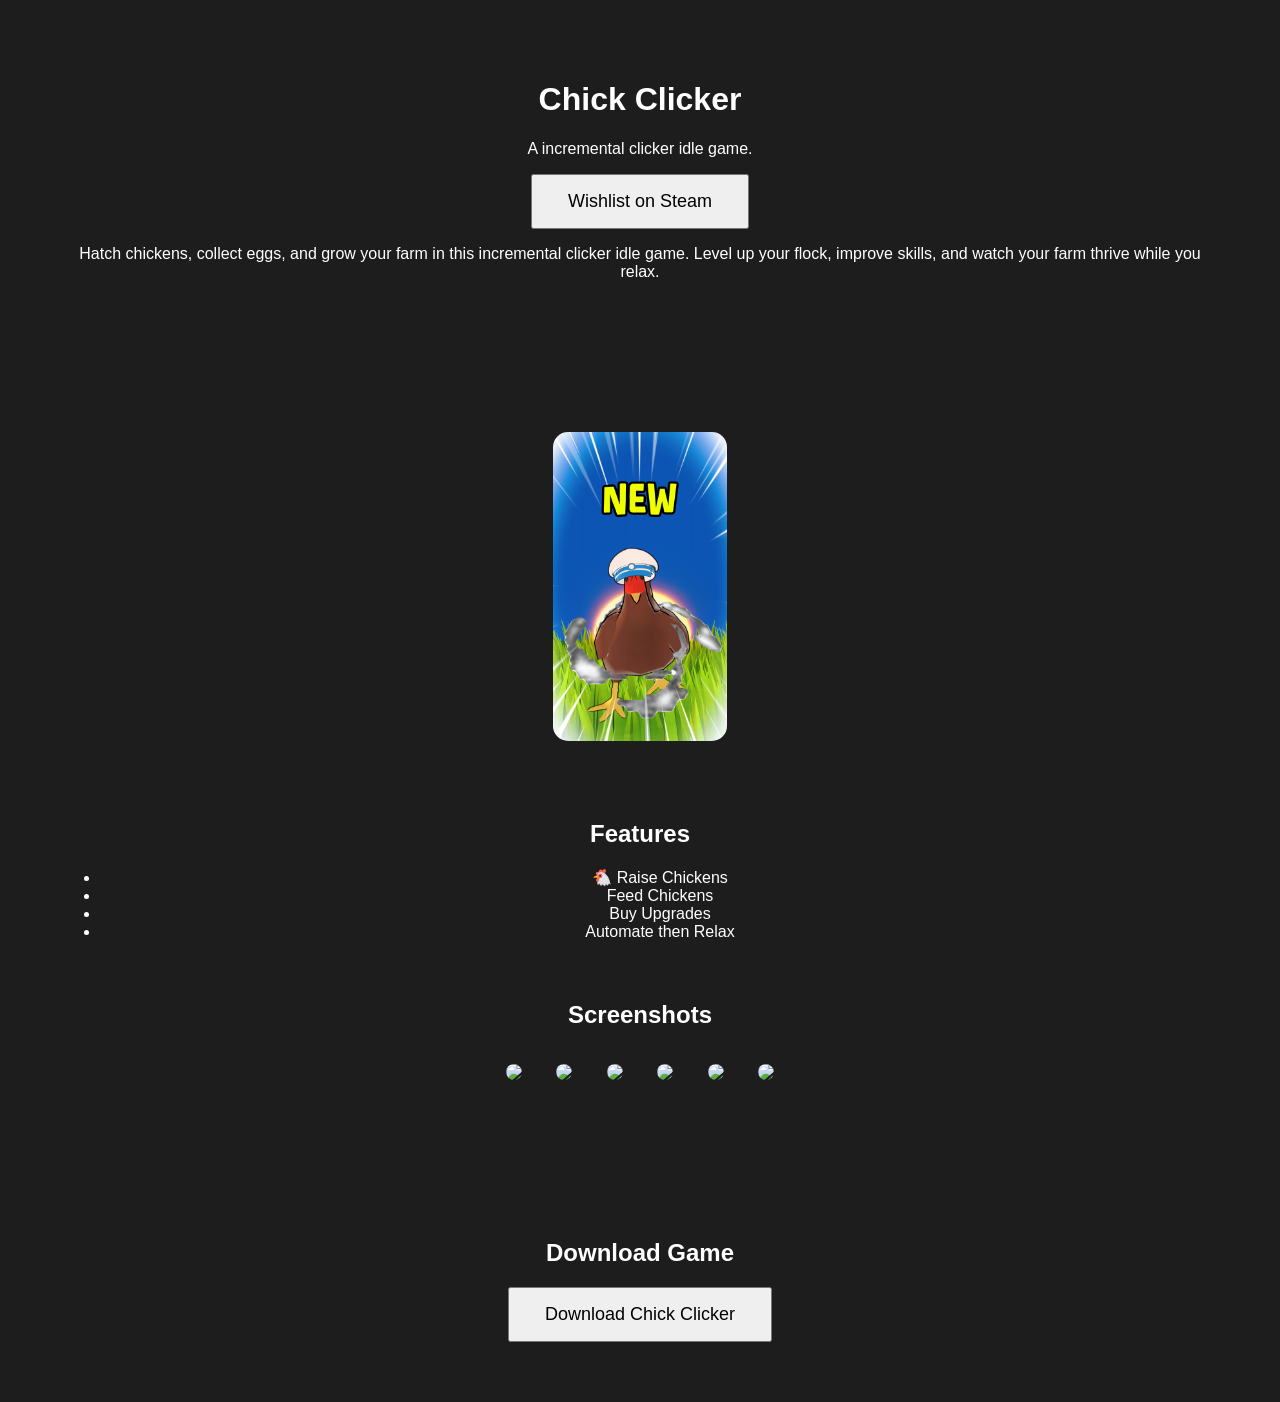
==== index.html @ 8e83730e "Add files via upload" ====
<!DOCTYPE html>
<html lang="en">
<head>
    <meta charset="UTF-8">
    <meta name="viewport" content="width=device-width, initial-scale=1.0">
    <title>Chick Clicker</title>

    <link rel="stylesheet" href="style.css">
</head>
<body>

    <header>
        <h1>Chick Clicker</h1>
        <p>A incremental clicker idle game.</p>

        <button id="wishlistButton">
            Wishlist on Steam
        </button>

        <p>
            Hatch chickens, collect eggs, and grow your farm in this incremental clicker idle game. Level up your flock, improve skills, and watch your farm thrive while you relax.
        </p>
    </header>

    <section class="hero">
        <img src="images/hero.png">
    </section>

    <section>

        <h2>Features</h2>

        <ul>

            <li>🐔 Raise Chickens</li>

            <li>Feed Chickens</li>

            <li>Buy Upgrades</li>

            <li>Automate then Relax</li>

        </ul>

    </section>

    <section>

        <h2>Screenshots</h2>

        <img src="images/screenshot_1.png">

        <img src="images/screenshot_2.png">

        <img src="images/screenshot_3.png">

        <img src="images/screenshot_4.png">

        <img src="images/screenshot_5.png">

        <img src="images/screenshot_6.png">

    </section>

    <header>
        <h2>Download Game</h2>
        <button id="downloadButton">
            Download Chick Clicker
        </button>
    </header>

    <script src="script.js"></script>

</body>
</html>
---- style.css ----
body
{
    margin:0;

    font-family:Arial;

    background:#1d1d1d;

    color:white;

    text-align:center;
}

header
{
    padding:60px;
}

button
{
    padding:15px 35px;

    font-size:18px;

    cursor:pointer;
}

.hero img
{
    width:15%;

    border-radius:15px;
}

section
{
    margin:60px;
}

img
{
    width:350px;

    margin:15px;

    border-radius:10px;
}
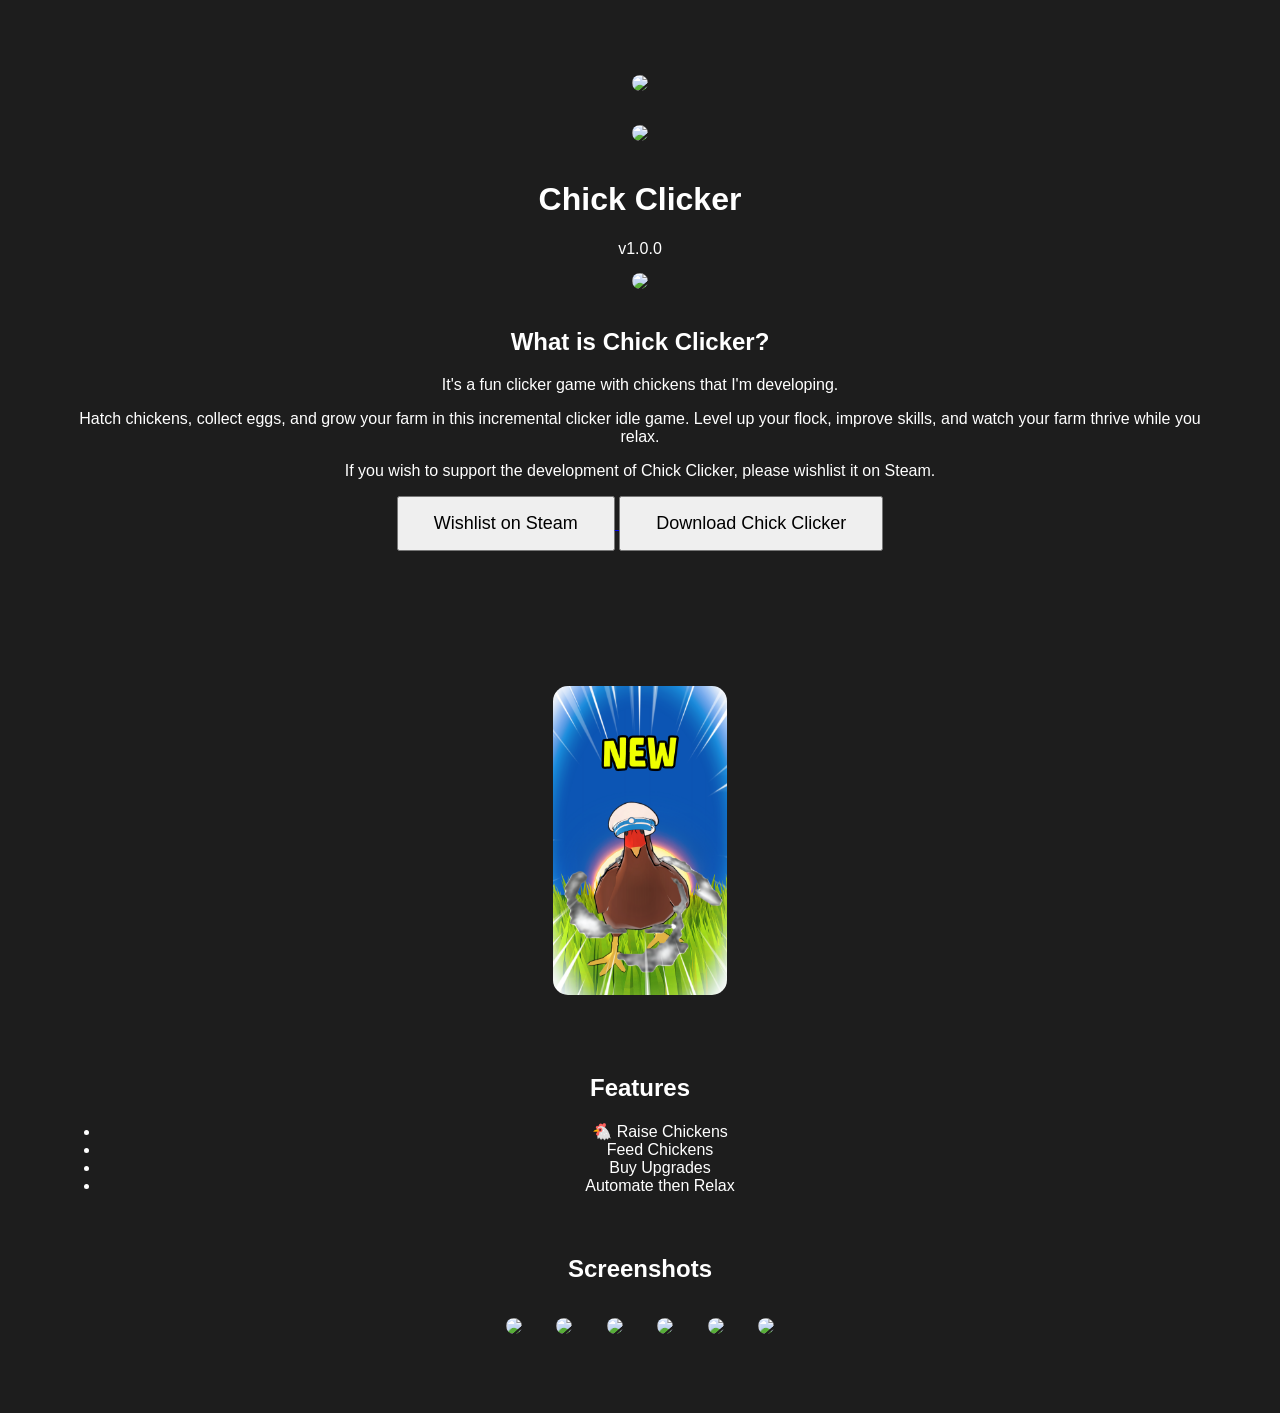
==== commit 4686cd05: "Fixed routing to new github home page" ====
--- a/index.html
+++ b/index.html
@@ -10,25 +10,50 @@
 <body>
 
     <header>
-        <h1>Chick Clicker</h1>
-        <p>A incremental clicker idle game.</p>
+        <div class="site-header">
+            <a class="corner-link" href="https://lawlerleelawler.github.io/Chick-Clicker/" aria-label="Back to Chick Clicker home">
+                <img src="images/Home Icon.png">
+            </a>
 
-        <button id="wishlistButton">
-            Wishlist on Steam
-        </button>
+            <div class="header-title">
+                <span class="title-icon"><img src="images/Icon.png"></span>
+                <h1>Chick Clicker</h1>
+                <span class="version">v1.0.0</span>
+            </div>
 
-        <p>
-            Hatch chickens, collect eggs, and grow your farm in this incremental clicker idle game. Level up your flock, improve skills, and watch your farm thrive while you relax.
-        </p>
+            <a class="corner-link" href="https://github.com/LawlerLeeLawler/Chick-Clicker" target="_blank" rel="noopener noreferrer" aria-label="GitHub">
+                <img src="images/Github Icon.png">
+            </a>
+        </div>
+
+        <div class="content-block">
+            <h2 class="content-heading">What is Chick Clicker?</h2>
+            <div class="content-divider"></div>
+            <p>It's a fun clicker game with chickens that I'm developing.</p>
+            <p>
+                Hatch chickens, collect eggs, and grow your farm in this incremental clicker idle game. Level up your flock, improve skills, and watch your farm thrive while you relax.
+            </p>
+            <p>If you wish to support the development of Chick Clicker, please wishlist it on Steam.</p>
+            <div class="button-row">
+                <a href="https://store.steampowered.com/app/3725530/Chick_Clicker/" target="_blank">
+                    <button>Wishlist on Steam</button>
+                </a>
+
+                <a href="https://github.com/BroskiRadical/Chick-Clicker/releases/download/v0.1/Chick.Clicker.zip" download>
+                    <button>Download Chick Clicker</button>
+                </a>
+            </div>
+        </div>
     </header>
 
     <section class="hero">
         <img src="images/hero.png">
     </section>
 
-    <section>
+    <section class="features content-block">
 
         <h2>Features</h2>
+        <div class="features-divider"></div>
 
         <ul>
 
@@ -62,13 +87,6 @@
 
     </section>
 
-    <header>
-        <h2>Download Game</h2>
-        <button id="downloadButton">
-            Download Chick Clicker
-        </button>
-    </header>
-
     <script src="script.js"></script>
 
 </body>
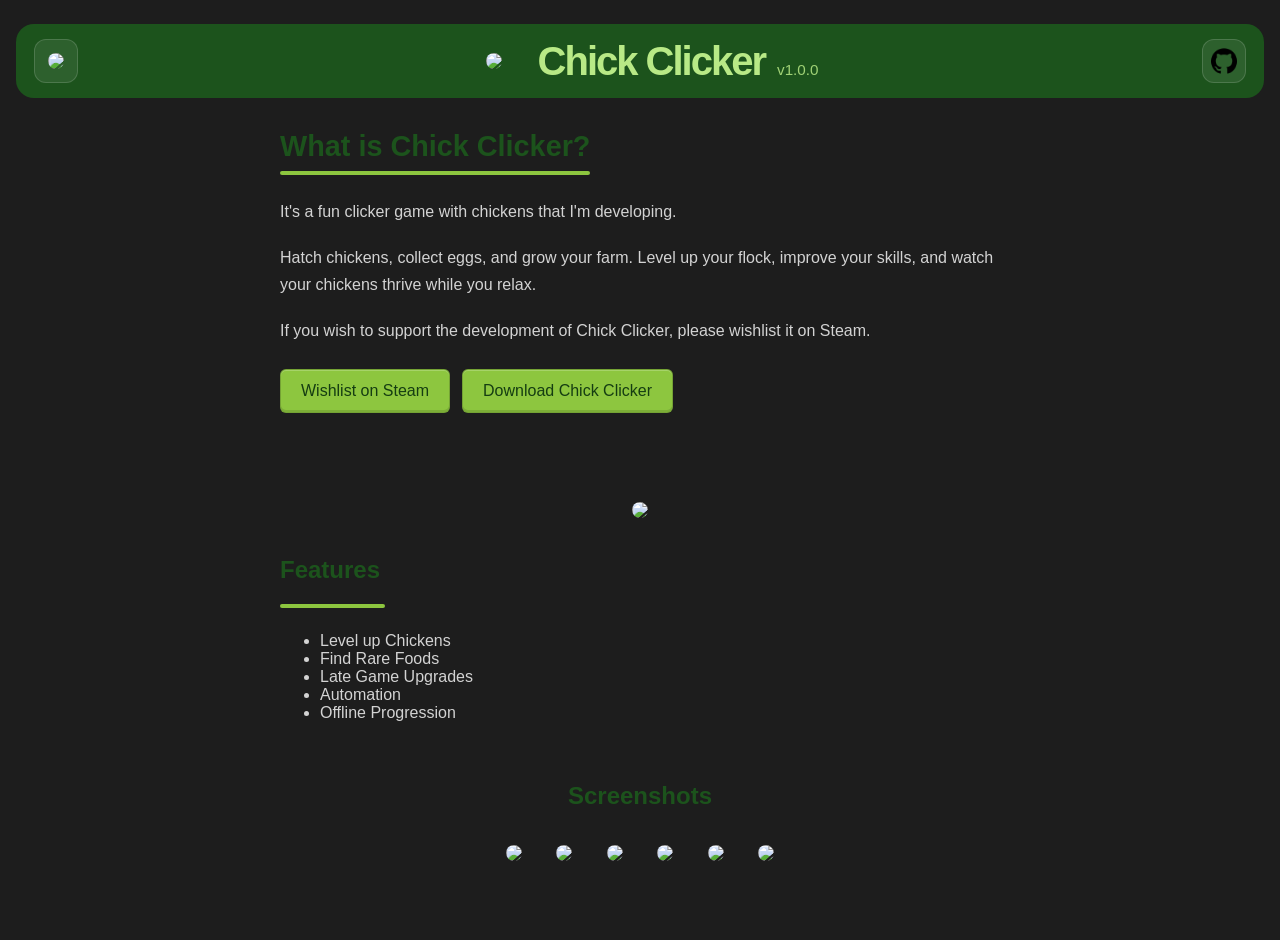
==== commit c73a9b78: "Add files via upload" ====
--- a/index.html
+++ b/index.html
@@ -31,7 +31,7 @@
             <div class="content-divider"></div>
             <p>It's a fun clicker game with chickens that I'm developing.</p>
             <p>
-                Hatch chickens, collect eggs, and grow your farm in this incremental clicker idle game. Level up your flock, improve skills, and watch your farm thrive while you relax.
+                Hatch chickens, collect eggs, and grow your farm. Level up your flock, improve your skills, and watch your chickens thrive while you relax.
             </p>
             <p>If you wish to support the development of Chick Clicker, please wishlist it on Steam.</p>
             <div class="button-row">
@@ -57,13 +57,15 @@
 
         <ul>
 
-            <li>🐔 Raise Chickens</li>
+            <li>Level up Chickens</li>
 
-            <li>Feed Chickens</li>
+            <li>Find Rare Foods</li>
 
-            <li>Buy Upgrades</li>
+            <li>Late Game Upgrades</li>
 
-            <li>Automate then Relax</li>
+            <li>Automation</li>
+
+            <li>Offline Progression</li>
 
         </ul>
 
--- a/style.css
+++ b/style.css
@@ -1,47 +1,229 @@
-body
-{
-    margin:0;
-
-    font-family:Arial;
-
-    background:#1d1d1d;
-
-    color:white;
-
-    text-align:center;
-}
-
-header
-{
-    padding:60px;
-}
-
-button
-{
-    padding:15px 35px;
-
-    font-size:18px;
-
-    cursor:pointer;
-}
-
-.hero img
-{
-    width:15%;
-
-    border-radius:15px;
-}
-
-section
-{
-    margin:60px;
-}
-
-img
-{
-    width:350px;
-
-    margin:15px;
-
-    border-radius:10px;
+/* Global page styles */
+body {
+    margin: 0;
+    font-family: Arial, sans-serif;
+    background: #1d1d1d;
+    color: white;
+    text-align: center;
+}
+
+/* Header container */
+header {
+    position: relative;
+    padding: 24px 16px 48px;
+}
+
+/* Full-width header bar */
+.site-header {
+    display: flex;
+    align-items: center;
+    justify-content: space-between;
+    gap: 1rem;
+    width: 100%;
+    margin: 0 0 32px;
+    box-sizing: border-box;
+    background: #1c531c;
+    padding: 5px 18px;
+    border-radius: 18px;
+}
+
+/* Centered title area inside the header */
+.header-title {
+    display: flex;
+    align-items: center;
+    justify-content: center;
+    gap: 0.75rem;
+    flex: 1 1 auto;
+    min-width: 0;
+}
+
+.header-title h1 {
+    margin: 0;
+    font-size: 2.5rem;
+    letter-spacing: -0.05em;
+    color: #b8e986;
+}
+
+/* Icon next to the title */
+.title-icon {
+    display: inline-flex;
+    align-items: center;
+    justify-content: center;
+    width: 64px;
+    height: 64px;
+    font-size: 1.2rem;
+}
+
+.title-icon img,
+.corner-link img {
+    max-width: 60%;
+    max-height: 60%;
+    width: auto;
+    height: auto;
+    display: block;
+}
+
+/* Version text shown next to the title */
+.version {
+    font-size: 0.95rem;
+    opacity: 0.85;
+    color: #b8e986;
+    position: relative;
+    top: 8px;
+}
+
+/* Corner action buttons in the header */
+.corner-link {
+    display: inline-flex;
+    align-items: center;
+    justify-content: center;
+    width: 42px;
+    height: 42px;
+    border-radius: 12px;
+    background: rgba(255, 255, 255, 0.08);
+    border: 1px solid rgba(255, 255, 255, 0.15);
+    color: white;
+    text-decoration: none;
+    font-size: 1.15rem;
+    transition: background 0.15s ease, transform 0.15s ease;
+}
+
+.corner-link:hover,
+.corner-link:focus {
+    background: rgba(255, 255, 255, 0.14);
+    transform: translateY(-1px);
+}
+
+/* Paragraph text inside header */
+header p {
+    margin: 0 auto;
+    max-width: 720px;
+    color: #d3d3d3;
+    text-align: left;
+}
+
+/* Section and paragraph text */
+section,
+section p,
+section li,
+header > p {
+    color: #d3d3d3;
+}
+
+/* Section and paragraph text */
+section h2,
+.content-heading,
+header > s {
+    color: #1c531c;
+}
+
+/* Content heading with divider */
+.content-block {
+    max-width: 720px;
+    margin: 0 auto 0;
+    text-align: left;
+    padding: 0 18px;
+}
+
+.content-block p {
+    margin: 0 0 1.25rem;
+    line-height: 1.65;
+}
+
+.content-heading {
+    margin: 0 0 8px;
+    font-size: 1.8rem;
+    font-weight: 700;
+    text-align: left;
+}
+
+.content-divider {
+    width: 310px;
+    height: 4px;
+    margin: 0 0 24px 0;
+    background: #8dc63f;
+    border-radius: 999px;
+}
+
+.button-row {
+    display: flex;
+    flex-wrap: wrap;
+    gap: 12px;
+    margin: 24px 0 18px;
+}
+
+.button-row a {
+    display: inline-block;
+}
+
+/* Buttons throughout the page (beveled rectangle style) */
+button {
+    display: inline-block;
+    padding: 12px 20px;
+    font-size: 16px;
+    cursor: pointer;
+    background: #8dc63f; /* same green used elsewhere */
+    color: #153d12; /* darker text for contrast */
+    border: 1px solid rgba(0,0,0,0.18);
+    border-radius: 6px; /* simple rectangle with slightly rounded corners */
+    box-shadow: inset 0 1px 0 rgba(255,255,255,0.22), inset 0 -2px 0 rgba(0,0,0,0.12);
+    transition: background 0.12s ease, box-shadow 0.12s ease, transform 0.08s ease;
+}
+
+/* Hover / focus: slightly darker background and stronger bevel */
+button:hover,
+button:focus {
+    background: #6fa92f; /* darker green on hover */
+    box-shadow: inset 0 1px 0 rgba(255,255,255,0.06), inset 0 -2px 0 rgba(0,0,0,0.26), 0 2px 0 rgba(0,0,0,0.10);
+    transform: translateY(-1px);
+}
+/* Hero image styling */
+.hero {
+    margin: 8px auto 0;
+}
+
+.hero img {
+    width: 15%;
+    border-radius: 15px;
+    max-width: 800px;
+}
+
+/* Mobile devices (screens up to 768px) */
+@media (max-width: 768px) {
+    .hero img {
+        width: 70%;
+    }
+}
+
+/* Small mobile devices (screens up to 480px) */
+@media (max-width: 480px) {
+    .hero img {
+        width: 85%;
+    }
+}
+
+/* Section spacing */
+section {
+    margin: 60px;
+}
+
+.features {
+    width: auto;
+    margin: 0 auto 60px;
+    padding: 0;
+}
+
+.features-divider {
+    width: 105px;
+    height: 4px;
+    margin: 0 0 24px 0;
+    background: #8dc63f;
+    border-radius: 999px;
+}
+
+/* General image style */
+img {
+    width: 350px;
+    margin: 15px;
+    border-radius: 10px;
 }
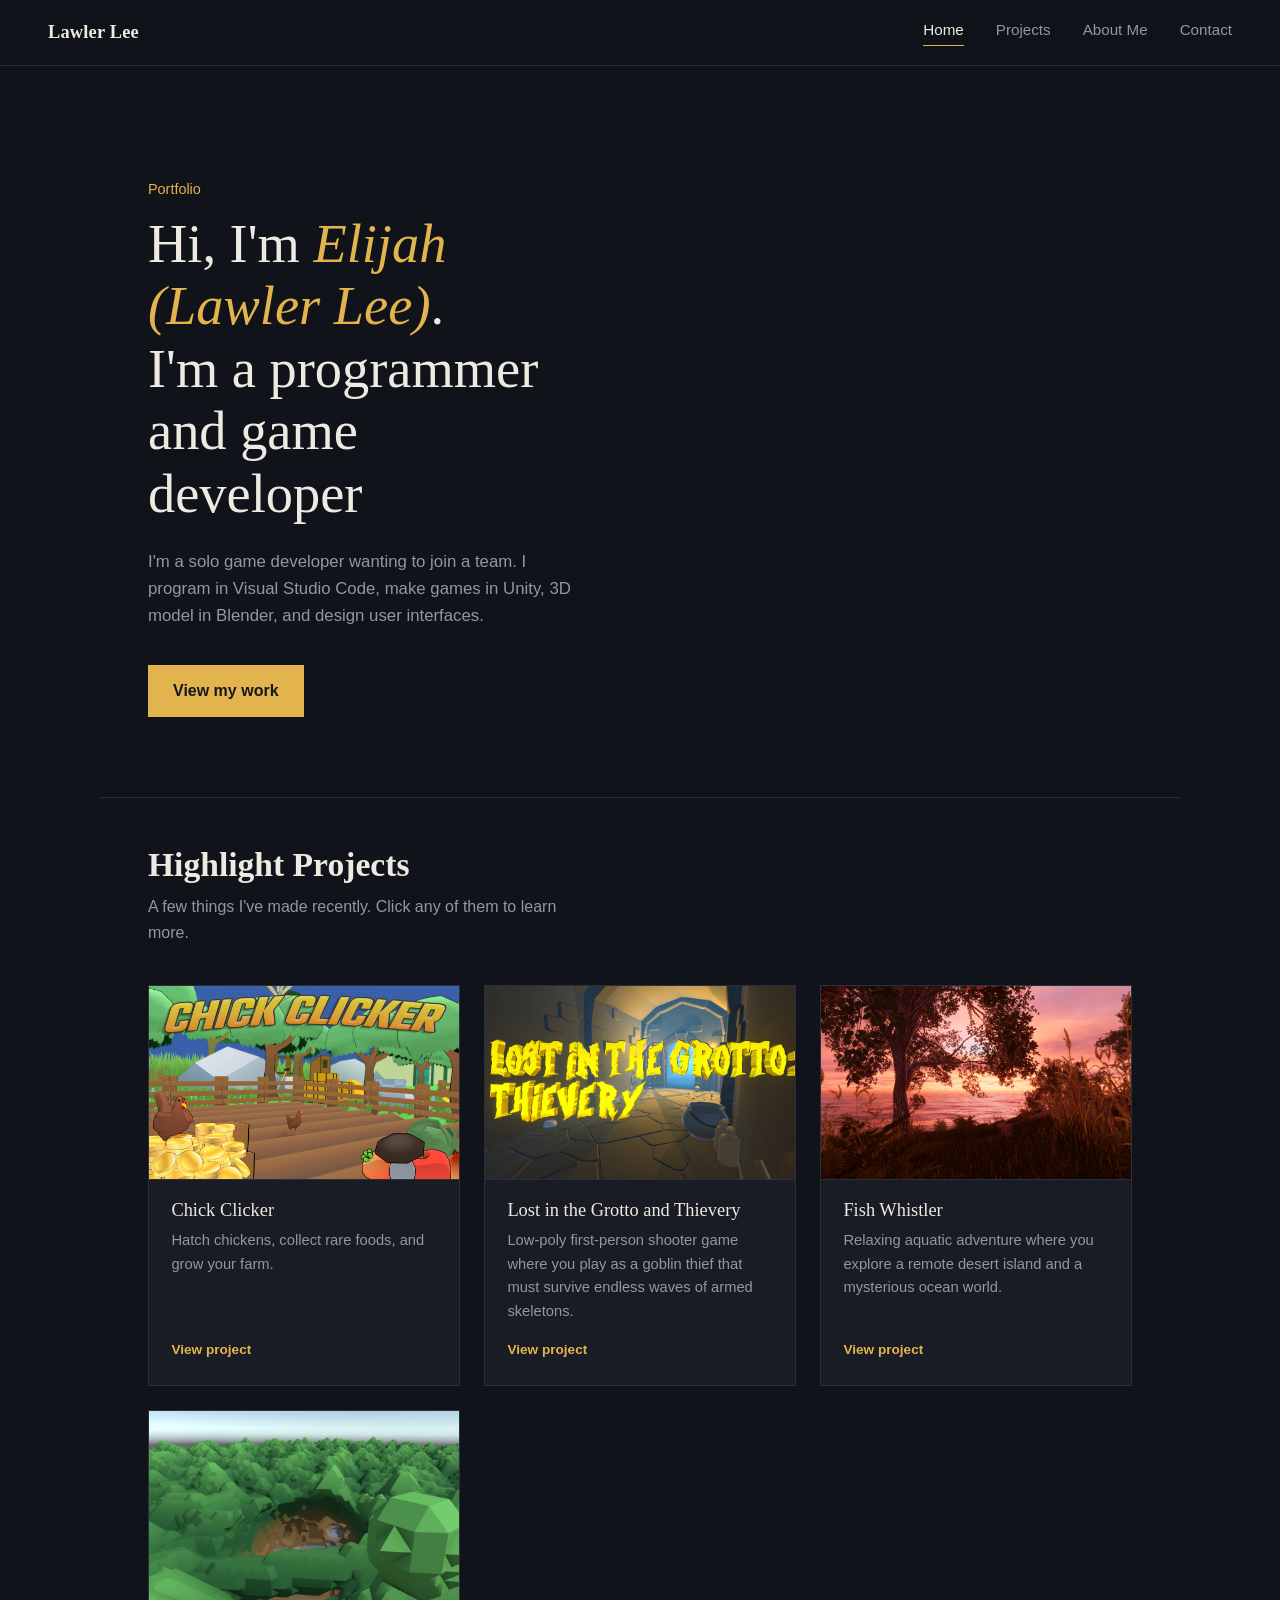
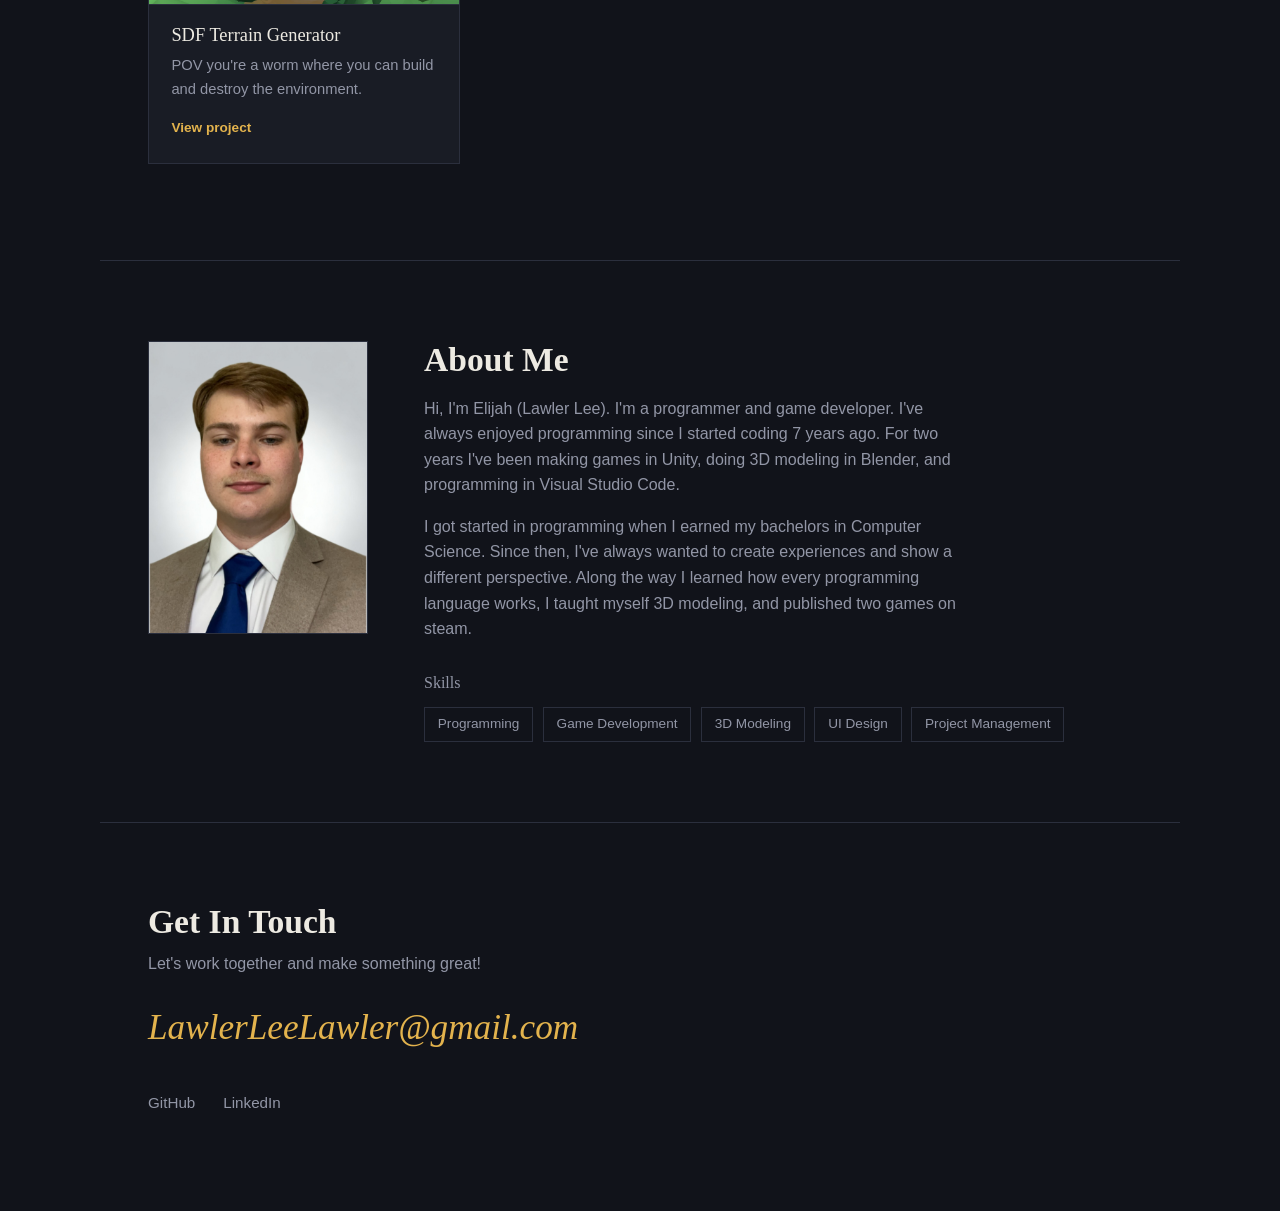
==== commit 5eaaad1d: "Rename portfolio.html to index.html" ====
--- a/index.html
+++ b/index.html
@@ -1,95 +1,122 @@
-<!DOCTYPE html>
-<html lang="en">
-<head>
-    <meta charset="UTF-8">
-    <meta name="viewport" content="width=device-width, initial-scale=1.0">
-    <title>Chick Clicker</title>
-
-    <link rel="stylesheet" href="style.css">
-</head>
-<body>
-
-    <header>
-        <div class="site-header">
-            <a class="corner-link" href="https://lawlerleelawler.github.io/Chick-Clicker/" aria-label="Back to Chick Clicker home">
-                <img src="images/Home Icon.png">
-            </a>
-
-            <div class="header-title">
-                <span class="title-icon"><img src="images/Icon.png"></span>
-                <h1>Chick Clicker</h1>
-                <span class="version">v1.0.0</span>
-            </div>
-
-            <a class="corner-link" href="https://github.com/LawlerLeeLawler/Chick-Clicker" target="_blank" rel="noopener noreferrer" aria-label="GitHub">
-                <img src="images/Github Icon.png">
-            </a>
-        </div>
-
-        <div class="content-block">
-            <h2 class="content-heading">What is Chick Clicker?</h2>
-            <div class="content-divider"></div>
-            <p>It's a fun clicker game with chickens that I'm developing.</p>
-            <p>
-                Hatch chickens, collect eggs, and grow your farm. Level up your flock, improve your skills, and watch your chickens thrive while you relax.
-            </p>
-            <p>If you wish to support the development of Chick Clicker, please wishlist it on Steam.</p>
-            <div class="button-row">
-                <a href="https://store.steampowered.com/app/3725530/Chick_Clicker/" target="_blank">
-                    <button>Wishlist on Steam</button>
-                </a>
-
-                <a href="https://github.com/BroskiRadical/Chick-Clicker/releases/download/v0.1/Chick.Clicker.zip" download>
-                    <button>Download Chick Clicker</button>
-                </a>
-            </div>
-        </div>
-    </header>
-
-    <section class="hero">
-        <img src="images/hero.png">
-    </section>
-
-    <section class="features content-block">
-
-        <h2>Features</h2>
-        <div class="features-divider"></div>
-
-        <ul>
-
-            <li>Level up Chickens</li>
-
-            <li>Find Rare Foods</li>
-
-            <li>Late Game Upgrades</li>
-
-            <li>Automation</li>
-
-            <li>Offline Progression</li>
-
-        </ul>
-
-    </section>
-
-    <section>
-
-        <h2>Screenshots</h2>
-
-        <img src="images/screenshot_1.png">
-
-        <img src="images/screenshot_2.png">
-
-        <img src="images/screenshot_3.png">
-
-        <img src="images/screenshot_4.png">
-
-        <img src="images/screenshot_5.png">
-
-        <img src="images/screenshot_6.png">
-
-    </section>
-
-    <script src="script.js"></script>
-
-</body>
-</html>+<!DOCTYPE html>
+<html lang="en">
+<head>
+    <meta charset="UTF-8">
+    <meta name="viewport" content="width=device-width, initial-scale=1.0">
+    <title>Lawler Lee Portfolio</title>
+
+    <link rel="stylesheet" href="style.css">
+</head>
+<body>
+
+<header class="site-nav">
+  <a class="brand" href="#hero">Lawler Lee</a>
+  <button class="nav-toggle" id="navToggle" aria-expanded="false" aria-controls="navLinks" aria-label="Toggle menu">
+    <span></span><span></span><span></span>
+  </button>
+  <nav class="nav-links" id="navLinks">
+    <a href="#hero" data-nav>Home</a>
+    <a href="#projects" data-nav>Projects</a>
+    <a href="#about" data-nav>About Me</a>
+    <a href="#contact" data-nav>Contact</a>
+  </nav>
+</header>
+
+<main>
+
+  <section id="hero" class="hero">
+    <p class="hero-eyebrow">Portfolio</p>
+    <h1>Hi, I'm <span class="hero-name">Elijah (Lawler Lee)</span>.<br>I'm a programmer and game developer</h1>
+    <p class="hero-sub">I'm a solo game developer wanting to join a team. I program in Visual Studio Code, make games in Unity, 3D model in Blender, and design user interfaces.</p>
+    <a href="#projects" class="btn-primary">View my work</a>
+  </section>
+
+  <section id="projects" class="projects">
+    <h2>Highlight Projects</h2>
+    <p class="section-sub">A few things I've made recently. Click any of them to learn more.</p>
+
+    <div class="project-grid">
+
+      <a class="project-card" href="projects/chick-clicker.html">
+        <div class="project-thumb">
+          <img src="images/chick-clicker.png" alt="Chick Clicker screenshot">
+        </div>
+        <div class="project-info">
+          <h3>Chick Clicker</h3>
+          <p>Hatch chickens, collect rare foods, and grow your farm.</p>
+          <span class="project-link">View project</span>
+        </div>
+      </a>
+
+      <a class="project-card" href="projects/lost-in-the-grotto.html">
+        <div class="project-thumb">
+          <img src="images/lost-in-the-grotto.png" alt="Lost in the Grotto and Thievery screenshot">
+        </div>
+        <div class="project-info">
+          <h3>Lost in the Grotto and Thievery</h3>
+          <p>Low-poly first-person shooter game where you play as a goblin thief that must survive endless waves of armed skeletons.</p>
+          <span class="project-link">View project</span>
+        </div>
+      </a>
+
+      <a class="project-card" href="projects/fish-whistler.html">
+        <div class="project-thumb">
+          <img src="images/fish-whistler.png" alt="Fish Whistler screenshot">
+        </div>
+        <div class="project-info">
+          <h3>Fish Whistler</h3>
+          <p>Relaxing aquatic adventure where you explore a remote desert island and a mysterious ocean world.</p>
+          <span class="project-link">View project</span>
+        </div>
+      </a>
+
+      <a class="project-card" href="projects/sdf-terrain-generator.html">
+        <div class="project-thumb">
+          <img src="images/sdf-terrain-generator.jpg" alt="SDF Terrain Generator screenshot">
+        </div>
+        <div class="project-info">
+          <h3>SDF Terrain Generator</h3>
+          <p>POV you're a worm where you can build and destroy the environment.</p>
+          <span class="project-link">View project</span>
+        </div>
+      </a>
+
+    </div>
+  </section>
+
+  <section id="about" class="about">
+    <div class="about-portrait">
+      <img src="images/ProfilePic.jpeg" alt="Profile picture">
+    </div>
+    <div class="about-content">
+      <h2>About Me</h2>
+      <p>Hi, I'm Elijah (Lawler Lee). I'm a programmer and game developer. I've always enjoyed programming since I started coding 7 years ago. For two years I've been making games in Unity, doing 3D modeling in Blender, and programming in Visual Studio Code.</p>
+      <p>I got started in programming when I earned my bachelors in Computer Science. Since then, I've always wanted to create experiences and show a different perspective. Along the way I learned how every programming language works, I taught myself 3D modeling, and published two games on steam.</p>
+      <div class="skills">
+        <h3>Skills</h3>
+        <ul class="skill-list">
+          <li>Programming</li>
+          <li>Game Development</li>
+          <li>3D Modeling</li>
+          <li>UI Design</li>
+          <li>Project Management</li>
+        </ul>
+      </div>
+    </div>
+  </section>
+
+  <section id="contact" class="contact">
+    <h2>Get In Touch</h2>
+    <p class="section-sub">Let's work together and make something great!</p>
+    <a class="contact-email" href="mailto:lawlerleelawler@gmail.com">LawlerLeeLawler@gmail.com</a>
+    <ul class="contact-links">
+      <li><a href="#">GitHub</a></li>
+      <li><a href="#">LinkedIn</a></li>
+    </ul>
+  </section>
+
+</main>
+
+<script src="script.js"></script>
+</body>
+</html>
--- a/style.css
+++ b/style.css
@@ -1,229 +1,433 @@
-/* Global page styles */
-body {
-    margin: 0;
-    font-family: Arial, sans-serif;
-    background: #1d1d1d;
-    color: white;
-    text-align: center;
-}
-
-/* Header container */
-header {
-    position: relative;
-    padding: 24px 16px 48px;
-}
-
-/* Full-width header bar */
-.site-header {
-    display: flex;
-    align-items: center;
-    justify-content: space-between;
-    gap: 1rem;
-    width: 100%;
-    margin: 0 0 32px;
-    box-sizing: border-box;
-    background: #1c531c;
-    padding: 5px 18px;
-    border-radius: 18px;
-}
-
-/* Centered title area inside the header */
-.header-title {
-    display: flex;
-    align-items: center;
-    justify-content: center;
-    gap: 0.75rem;
-    flex: 1 1 auto;
-    min-width: 0;
-}
-
-.header-title h1 {
-    margin: 0;
-    font-size: 2.5rem;
-    letter-spacing: -0.05em;
-    color: #b8e986;
-}
-
-/* Icon next to the title */
-.title-icon {
-    display: inline-flex;
-    align-items: center;
-    justify-content: center;
-    width: 64px;
-    height: 64px;
-    font-size: 1.2rem;
-}
-
-.title-icon img,
-.corner-link img {
-    max-width: 60%;
-    max-height: 60%;
-    width: auto;
-    height: auto;
-    display: block;
-}
-
-/* Version text shown next to the title */
-.version {
-    font-size: 0.95rem;
-    opacity: 0.85;
-    color: #b8e986;
-    position: relative;
-    top: 8px;
-}
-
-/* Corner action buttons in the header */
-.corner-link {
-    display: inline-flex;
-    align-items: center;
-    justify-content: center;
-    width: 42px;
-    height: 42px;
-    border-radius: 12px;
-    background: rgba(255, 255, 255, 0.08);
-    border: 1px solid rgba(255, 255, 255, 0.15);
-    color: white;
-    text-decoration: none;
-    font-size: 1.15rem;
-    transition: background 0.15s ease, transform 0.15s ease;
-}
-
-.corner-link:hover,
-.corner-link:focus {
-    background: rgba(255, 255, 255, 0.14);
-    transform: translateY(-1px);
-}
-
-/* Paragraph text inside header */
-header p {
-    margin: 0 auto;
-    max-width: 720px;
-    color: #d3d3d3;
-    text-align: left;
-}
-
-/* Section and paragraph text */
-section,
-section p,
-section li,
-header > p {
-    color: #d3d3d3;
-}
-
-/* Section and paragraph text */
-section h2,
-.content-heading,
-header > s {
-    color: #1c531c;
-}
-
-/* Content heading with divider */
-.content-block {
-    max-width: 720px;
-    margin: 0 auto 0;
-    text-align: left;
-    padding: 0 18px;
-}
-
-.content-block p {
-    margin: 0 0 1.25rem;
-    line-height: 1.65;
-}
-
-.content-heading {
-    margin: 0 0 8px;
-    font-size: 1.8rem;
-    font-weight: 700;
-    text-align: left;
-}
-
-.content-divider {
-    width: 310px;
-    height: 4px;
-    margin: 0 0 24px 0;
-    background: #8dc63f;
-    border-radius: 999px;
-}
-
-.button-row {
-    display: flex;
-    flex-wrap: wrap;
-    gap: 12px;
-    margin: 24px 0 18px;
-}
-
-.button-row a {
-    display: inline-block;
-}
-
-/* Buttons throughout the page (beveled rectangle style) */
-button {
-    display: inline-block;
-    padding: 12px 20px;
-    font-size: 16px;
-    cursor: pointer;
-    background: #8dc63f; /* same green used elsewhere */
-    color: #153d12; /* darker text for contrast */
-    border: 1px solid rgba(0,0,0,0.18);
-    border-radius: 6px; /* simple rectangle with slightly rounded corners */
-    box-shadow: inset 0 1px 0 rgba(255,255,255,0.22), inset 0 -2px 0 rgba(0,0,0,0.12);
-    transition: background 0.12s ease, box-shadow 0.12s ease, transform 0.08s ease;
-}
-
-/* Hover / focus: slightly darker background and stronger bevel */
-button:hover,
-button:focus {
-    background: #6fa92f; /* darker green on hover */
-    box-shadow: inset 0 1px 0 rgba(255,255,255,0.06), inset 0 -2px 0 rgba(0,0,0,0.26), 0 2px 0 rgba(0,0,0,0.10);
-    transform: translateY(-1px);
-}
-/* Hero image styling */
-.hero {
-    margin: 8px auto 0;
-}
-
-.hero img {
-    width: 15%;
-    border-radius: 15px;
-    max-width: 800px;
-}
-
-/* Mobile devices (screens up to 768px) */
-@media (max-width: 768px) {
-    .hero img {
-        width: 70%;
-    }
-}
-
-/* Small mobile devices (screens up to 480px) */
-@media (max-width: 480px) {
-    .hero img {
-        width: 85%;
-    }
-}
-
-/* Section spacing */
-section {
-    margin: 60px;
-}
-
-.features {
-    width: auto;
-    margin: 0 auto 60px;
-    padding: 0;
-}
-
-.features-divider {
-    width: 105px;
-    height: 4px;
-    margin: 0 0 24px 0;
-    background: #8dc63f;
-    border-radius: 999px;
-}
-
-/* General image style */
-img {
-    width: 350px;
-    margin: 15px;
-    border-radius: 10px;
-}+/* -----------------------------------------
+   Design tokens
+----------------------------------------- */
+:root {
+  --bg: #11131a;
+  --surface: #191c25;
+  --surface-alt: #1f2330;
+  --border: #2b2f3d;
+  --text: #edeae2;
+  --text-dim: #9296a6;
+  --accent: #e3b34d;
+  --accent-soft: rgba(227, 179, 77, 0.14);
+  --focus: #7fb8e0;
+
+  --font-head: "Newsreader", Georgia, serif;
+  --font-body: "IBM Plex Sans", -apple-system, BlinkMacSystemFont, sans-serif;
+
+  --max-width: 1080px;
+}
+
+/* -----------------------------------------
+   Reset & base
+----------------------------------------- */
+* {
+  box-sizing: border-box;
+}
+
+html {
+  scroll-behavior: smooth;
+}
+
+body {
+  margin: 0;
+  background: var(--bg);
+  color: var(--text);
+  font-family: var(--font-body);
+  line-height: 1.6;
+  -webkit-font-smoothing: antialiased;
+}
+
+@media (prefers-reduced-motion: reduce) {
+  html {
+    scroll-behavior: auto;
+  }
+  * {
+    animation: none !important;
+    transition: none !important;
+  }
+}
+
+h1, h2, h3 {
+  font-family: var(--font-head);
+  font-weight: 500;
+  line-height: 1.15;
+  margin: 0;
+}
+
+h2 {
+  font-size: clamp(1.6rem, 3vw, 2.1rem);
+  font-weight: 600;
+}
+
+p {
+  margin: 0;
+  color: var(--text-dim);
+}
+
+a {
+  color: inherit;
+  text-decoration: none;
+}
+
+ul {
+  margin: 0;
+  padding: 0;
+  list-style: none;
+}
+
+section {
+  scroll-margin-top: 84px;
+}
+
+a:focus-visible,
+button:focus-visible {
+  outline: 2px solid var(--focus);
+  outline-offset: 3px;
+}
+
+/* -----------------------------------------
+   Nav
+----------------------------------------- */
+.site-nav {
+  position: sticky;
+  top: 0;
+  z-index: 20;
+  display: flex;
+  align-items: center;
+  justify-content: space-between;
+  padding: 1.1rem clamp(1.25rem, 5vw, 3rem);
+  background: rgba(17, 19, 26, 0.9);
+  backdrop-filter: blur(8px);
+  border-bottom: 1px solid var(--border);
+}
+
+.brand {
+  font-family: var(--font-head);
+  font-size: 1.15rem;
+  font-weight: 600;
+  letter-spacing: 0.01em;
+}
+
+.nav-links {
+  display: flex;
+  gap: clamp(1rem, 3vw, 2rem);
+}
+
+.nav-links a {
+  font-size: 0.95rem;
+  color: var(--text-dim);
+  padding-bottom: 3px;
+  border-bottom: 1px solid transparent;
+  transition: color 0.15s ease, border-color 0.15s ease;
+}
+
+.nav-links a:hover {
+  color: var(--text);
+}
+
+.nav-links a.active {
+  color: var(--text);
+  border-bottom-color: var(--accent);
+}
+
+.nav-toggle {
+  display: none;
+  flex-direction: column;
+  justify-content: center;
+  gap: 5px;
+  width: 32px;
+  height: 32px;
+  background: none;
+  border: none;
+  cursor: pointer;
+  padding: 0;
+}
+
+.nav-toggle span {
+  display: block;
+  height: 2px;
+  width: 100%;
+  background: var(--text);
+  transition: transform 0.2s ease, opacity 0.2s ease;
+}
+
+/* -----------------------------------------
+   Hero
+----------------------------------------- */
+.hero {
+  max-width: var(--max-width);
+  margin: 0 auto;
+  padding: clamp(4rem, 12vw, 7rem) clamp(1.25rem, 5vw, 3rem) clamp(3rem, 8vw, 5rem);
+}
+
+.hero-eyebrow {
+  color: var(--accent);
+  font-size: 0.9rem;
+  margin-bottom: 0.75rem;
+}
+
+.hero h1 {
+  font-size: clamp(2.2rem, 6vw, 3.4rem);
+  max-width: 16ch;
+  color: var(--text);
+}
+
+.hero-name {
+  color: var(--accent);
+  font-style: italic;
+}
+
+.hero-sub {
+  margin-top: 1.5rem;
+  max-width: 46ch;
+  font-size: 1.05rem;
+}
+
+.btn-primary {
+  display: inline-block;
+  margin-top: 2.2rem;
+  padding: 0.75rem 1.5rem;
+  background: var(--accent);
+  color: #16171d;
+  font-weight: 600;
+  border: 1px solid var(--accent);
+  transition: background 0.15s ease, color 0.15s ease;
+}
+
+.btn-primary:hover {
+  background: transparent;
+  color: var(--accent);
+}
+
+/* -----------------------------------------
+   Projects
+----------------------------------------- */
+.projects {
+  max-width: var(--max-width);
+  margin: 0 auto;
+  padding: clamp(2rem, 6vw, 3rem) clamp(1.25rem, 5vw, 3rem) clamp(4rem, 8vw, 6rem);
+  border-top: 1px solid var(--border);
+}
+
+.section-sub {
+  margin-top: 0.6rem;
+  max-width: 50ch;
+}
+
+.project-grid {
+  margin-top: 2.5rem;
+  display: grid;
+  grid-template-columns: repeat(auto-fill, minmax(240px, 1fr));
+  gap: 1.5rem;
+}
+
+.project-card {
+  display: flex;
+  flex-direction: column;
+  background: var(--surface);
+  border: 1px solid var(--border);
+  transition: border-color 0.15s ease, transform 0.15s ease;
+}
+
+.project-card:hover {
+  border-color: var(--accent);
+  transform: translateY(-3px);
+}
+
+.project-thumb {
+  aspect-ratio: 16 / 10;
+  background: linear-gradient(160deg, var(--surface-alt), var(--surface));
+  position: relative;
+  border-bottom: 1px solid var(--border);
+}
+
+.project-thumb img {
+  width: 100%;
+  height: 100%;
+  object-fit: cover;
+  display: block;
+}
+
+.project-thumb::after {
+  content: attr(data-letter);
+  position: absolute;
+  right: 1rem;
+  bottom: 0.5rem;
+  font-family: var(--font-head);
+  font-size: 3.5rem;
+  font-style: italic;
+  color: var(--accent-soft);
+}
+
+.project-info {
+  padding: 1.25rem 1.4rem 1.5rem;
+  display: flex;
+  flex-direction: column;
+  gap: 0.5rem;
+  flex-grow: 1;
+}
+
+.project-info h3 {
+  font-size: 1.15rem;
+  color: var(--text);
+}
+
+.project-info p {
+  font-size: 0.92rem;
+  flex-grow: 1;
+}
+
+.project-link {
+  margin-top: 0.5rem;
+  font-size: 0.85rem;
+  color: var(--accent);
+  font-weight: 600;
+}
+
+/* -----------------------------------------
+   About
+----------------------------------------- */
+.about {
+  max-width: var(--max-width);
+  margin: 0 auto;
+  padding: clamp(3rem, 8vw, 5rem) clamp(1.25rem, 5vw, 3rem);
+  border-top: 1px solid var(--border);
+  display: grid;
+  grid-template-columns: minmax(140px, 220px) 1fr;
+  gap: clamp(2rem, 5vw, 3.5rem);
+  align-items: start;
+}
+
+.about-portrait {
+  aspect-ratio: 3 / 4;
+  background: linear-gradient(150deg, var(--surface-alt), var(--surface));
+  border: 1px solid var(--border);
+  overflow: hidden;
+}
+
+.about-portrait img {
+  width: 100%;
+  height: 100%;
+  object-fit: cover;
+  display: block;
+}
+
+.about-content p {
+  margin-top: 1rem;
+  max-width: 62ch;
+}
+
+.skills {
+  margin-top: 2rem;
+}
+
+.skills h3 {
+  font-size: 1rem;
+  color: var(--text-dim);
+  font-weight: 500;
+  text-transform: none;
+}
+
+.skill-list {
+  margin-top: 0.9rem;
+  display: flex;
+  flex-wrap: wrap;
+  gap: 0.6rem;
+}
+
+.skill-list li {
+  border: 1px solid var(--border);
+  padding: 0.35rem 0.8rem;
+  font-size: 0.85rem;
+  color: var(--text-dim);
+}
+
+/* -----------------------------------------
+   Contact
+----------------------------------------- */
+.contact {
+  max-width: var(--max-width);
+  margin: 0 auto;
+  padding: clamp(3rem, 8vw, 5rem) clamp(1.25rem, 5vw, 3rem) clamp(4rem, 10vw, 6rem);
+  border-top: 1px solid var(--border);
+}
+
+.contact-email {
+  display: inline-block;
+  margin-top: 1.5rem;
+  font-family: var(--font-head);
+  font-size: clamp(1.5rem, 4vw, 2.2rem);
+  font-style: italic;
+  color: var(--accent);
+  border-bottom: 1px solid transparent;
+  transition: border-color 0.15s ease;
+}
+
+.contact-email:hover {
+  border-bottom-color: var(--accent);
+}
+
+.contact-links {
+  margin-top: 2rem;
+  display: flex;
+  gap: 1.75rem;
+}
+
+.contact-links a {
+  font-size: 0.95rem;
+  color: var(--text-dim);
+  border-bottom: 1px solid transparent;
+  transition: color 0.15s ease, border-color 0.15s ease;
+}
+
+.contact-links a:hover {
+  color: var(--text);
+  border-bottom-color: var(--accent);
+}
+
+/* -----------------------------------------
+   Footer
+----------------------------------------- */
+.site-footer {
+  border-top: 1px solid var(--border);
+  padding: 1.75rem clamp(1.25rem, 5vw, 3rem);
+}
+
+.site-footer p {
+  font-size: 0.85rem;
+}
+
+/* -----------------------------------------
+   Responsive
+----------------------------------------- */
+@media (max-width: 640px) {
+  .nav-toggle {
+    display: flex;
+  }
+
+  .nav-links {
+    position: absolute;
+    top: 100%;
+    left: 0;
+    right: 0;
+    flex-direction: column;
+    background: var(--surface);
+    border-bottom: 1px solid var(--border);
+    padding: 1rem clamp(1.25rem, 5vw, 3rem) 1.5rem;
+    gap: 1rem;
+    display: none;
+  }
+
+  .nav-links.open {
+    display: flex;
+  }
+
+  .about {
+    grid-template-columns: 1fr;
+  }
+
+  .about-portrait {
+    max-width: 160px;
+  }
+}
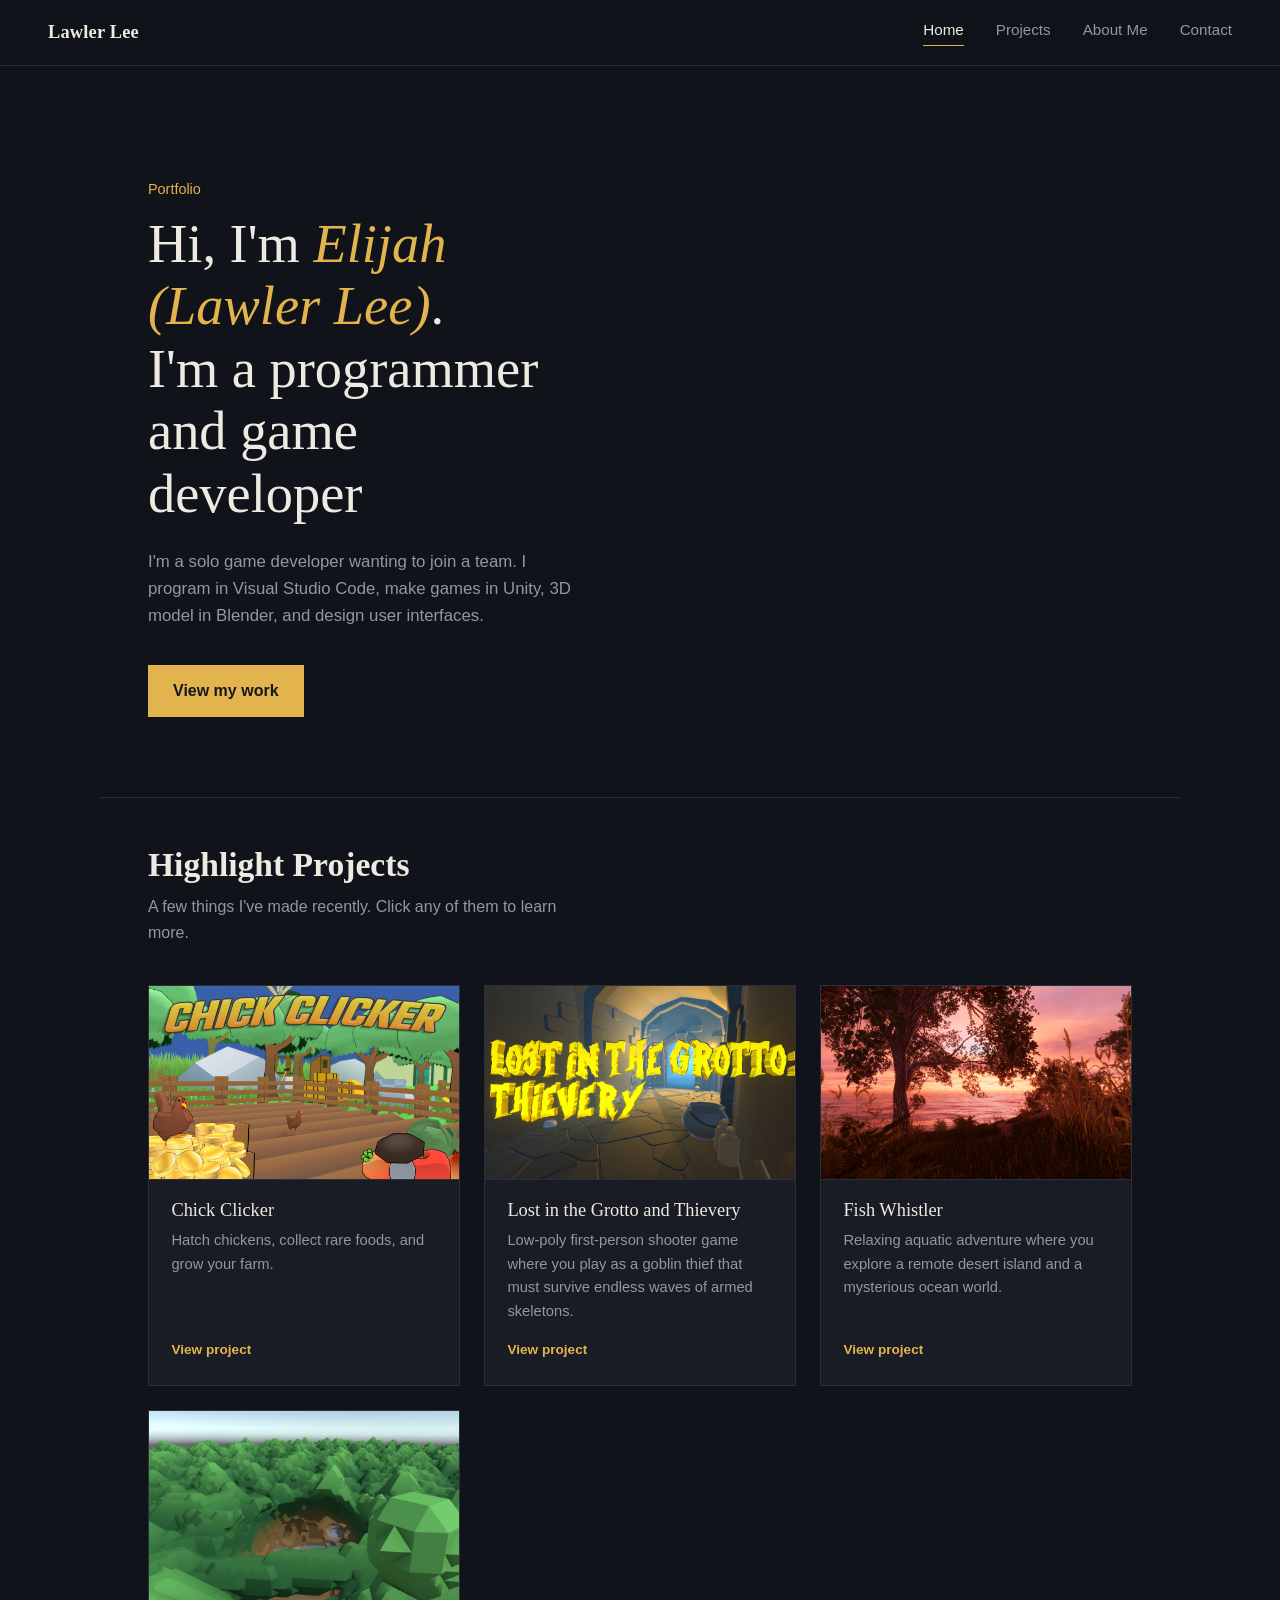
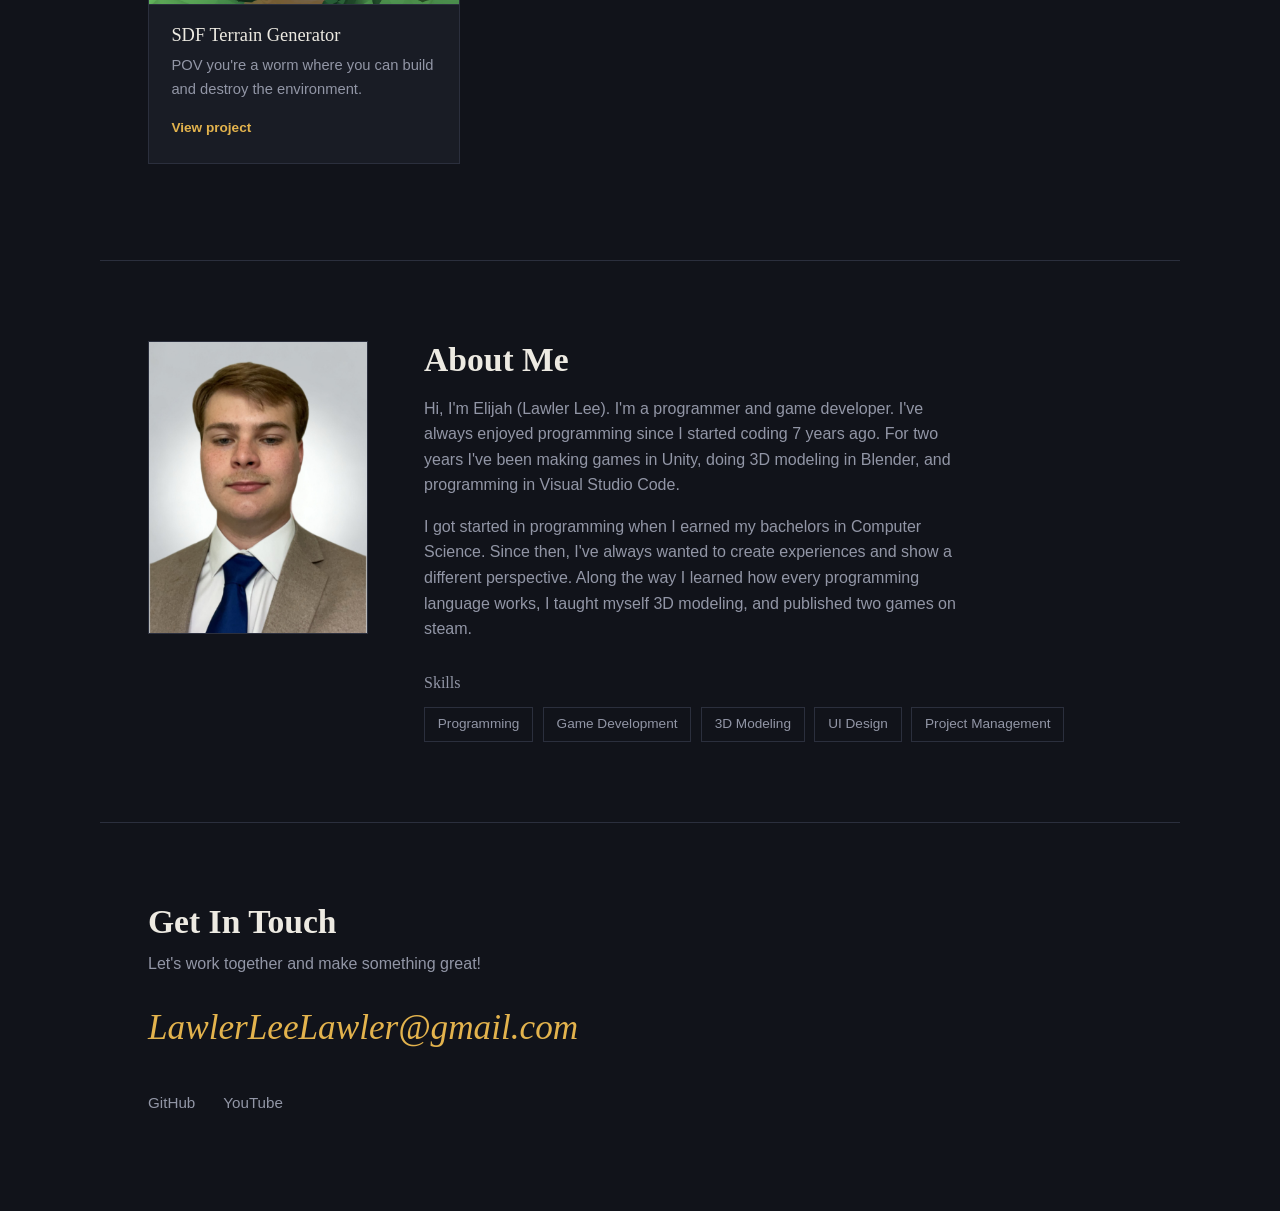
==== commit 3b378ff0: "Fixed footer links" ====
--- a/index.html
+++ b/index.html
@@ -110,8 +110,8 @@
     <p class="section-sub">Let's work together and make something great!</p>
     <a class="contact-email" href="mailto:lawlerleelawler@gmail.com">LawlerLeeLawler@gmail.com</a>
     <ul class="contact-links">
-      <li><a href="#">GitHub</a></li>
-      <li><a href="#">LinkedIn</a></li>
+      <li><a href="https://github.com/LawlerLeeLawler">GitHub</a></li>
+      <li><a href="https://www.youtube.com/@LawlerLee">YouTube</a></li>
     </ul>
   </section>
 
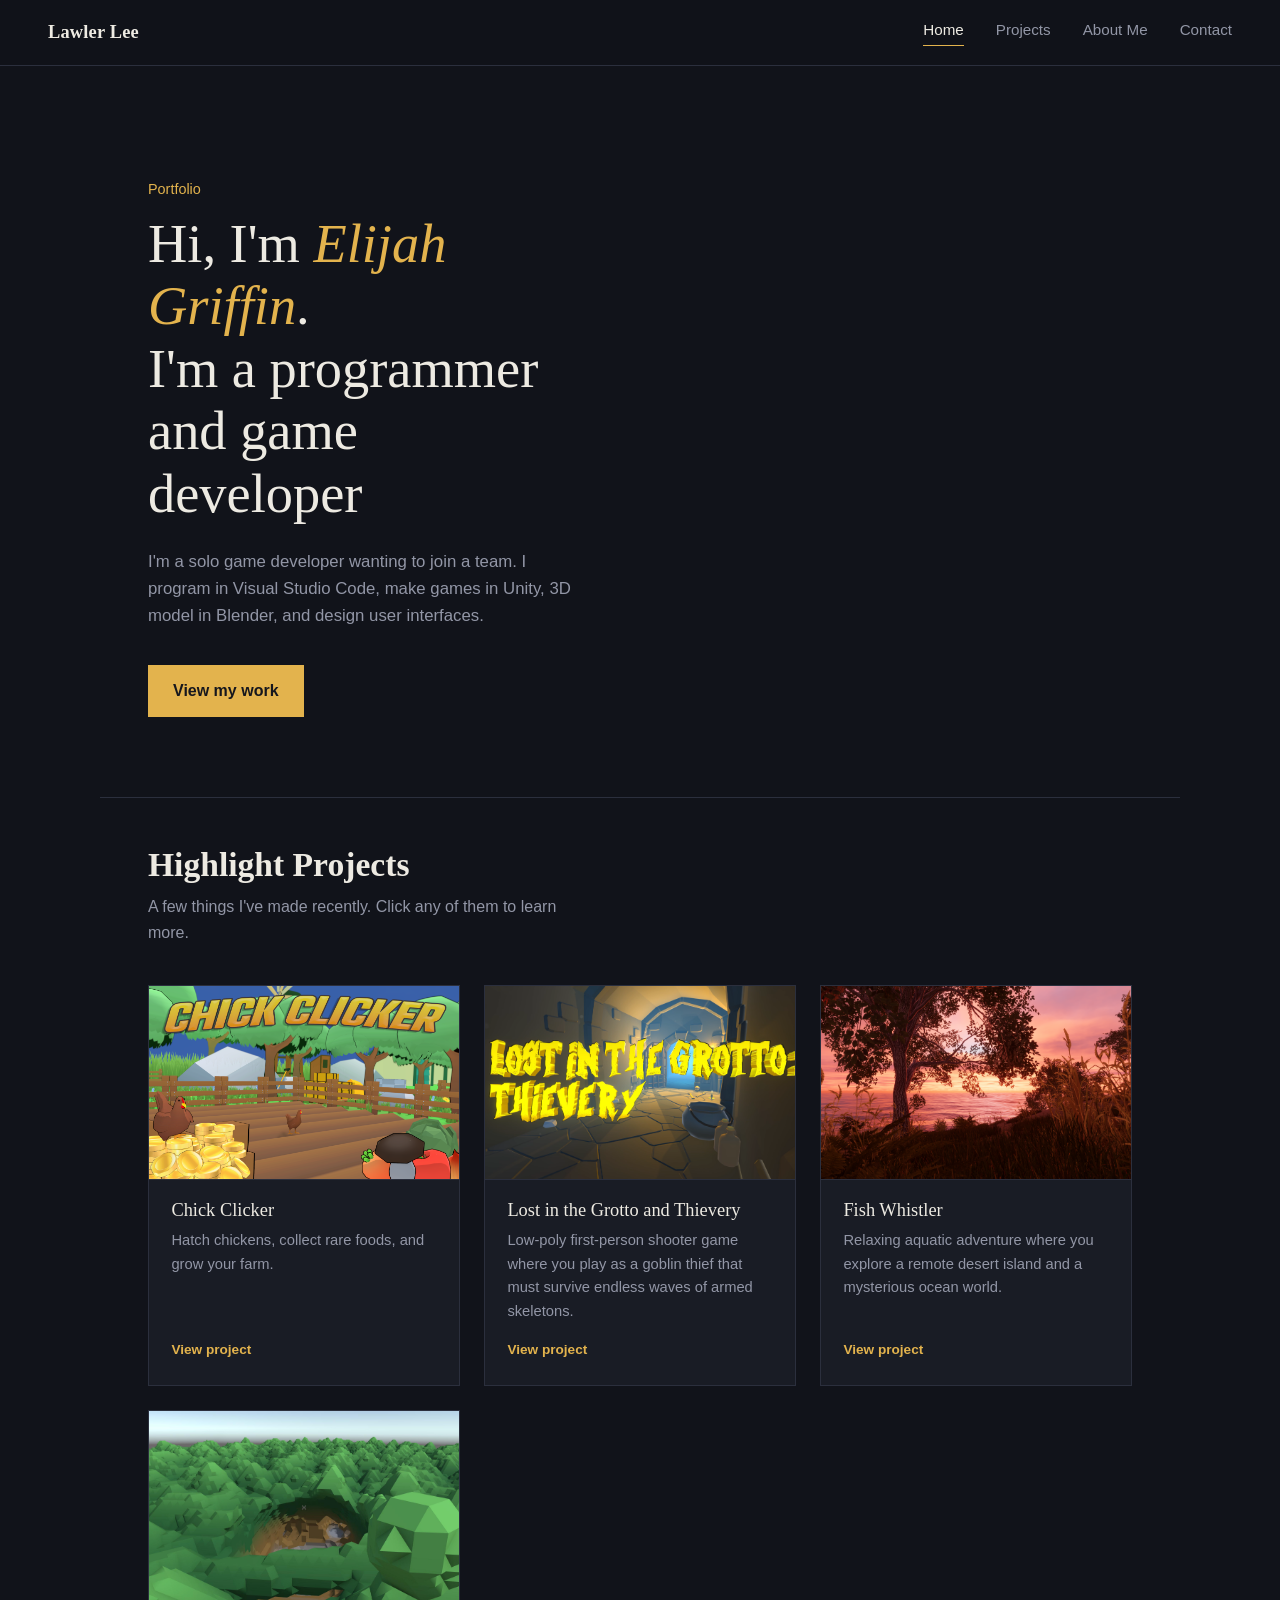
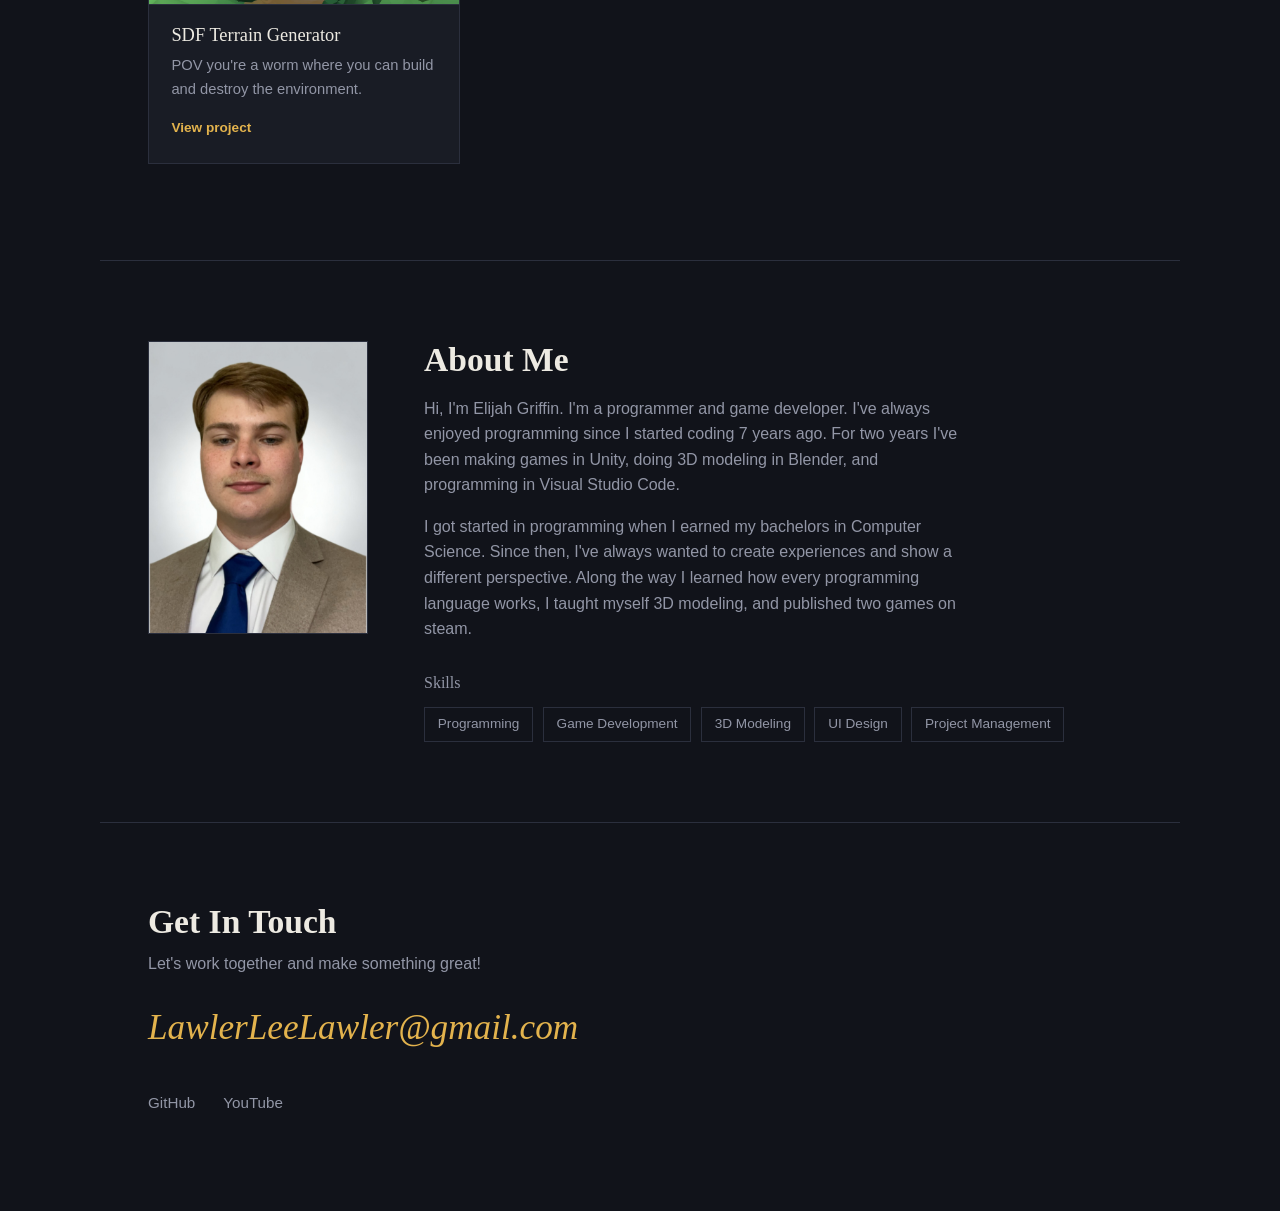
==== commit d6381d55: "Update index.html" ====
--- a/index.html
+++ b/index.html
@@ -3,7 +3,7 @@
 <head>
     <meta charset="UTF-8">
     <meta name="viewport" content="width=device-width, initial-scale=1.0">
-    <title>Lawler Lee Portfolio</title>
+    <title>Elijah Griffin's Portfolio</title>
 
     <link rel="stylesheet" href="style.css">
 </head>
@@ -26,7 +26,7 @@
 
   <section id="hero" class="hero">
     <p class="hero-eyebrow">Portfolio</p>
-    <h1>Hi, I'm <span class="hero-name">Elijah (Lawler Lee)</span>.<br>I'm a programmer and game developer</h1>
+    <h1>Hi, I'm <span class="hero-name">Elijah Griffin</span>.<br>I'm a programmer and game developer</h1>
     <p class="hero-sub">I'm a solo game developer wanting to join a team. I program in Visual Studio Code, make games in Unity, 3D model in Blender, and design user interfaces.</p>
     <a href="#projects" class="btn-primary">View my work</a>
   </section>
@@ -90,7 +90,7 @@
     </div>
     <div class="about-content">
       <h2>About Me</h2>
-      <p>Hi, I'm Elijah (Lawler Lee). I'm a programmer and game developer. I've always enjoyed programming since I started coding 7 years ago. For two years I've been making games in Unity, doing 3D modeling in Blender, and programming in Visual Studio Code.</p>
+      <p>Hi, I'm Elijah Griffin. I'm a programmer and game developer. I've always enjoyed programming since I started coding 7 years ago. For two years I've been making games in Unity, doing 3D modeling in Blender, and programming in Visual Studio Code.</p>
       <p>I got started in programming when I earned my bachelors in Computer Science. Since then, I've always wanted to create experiences and show a different perspective. Along the way I learned how every programming language works, I taught myself 3D modeling, and published two games on steam.</p>
       <div class="skills">
         <h3>Skills</h3>
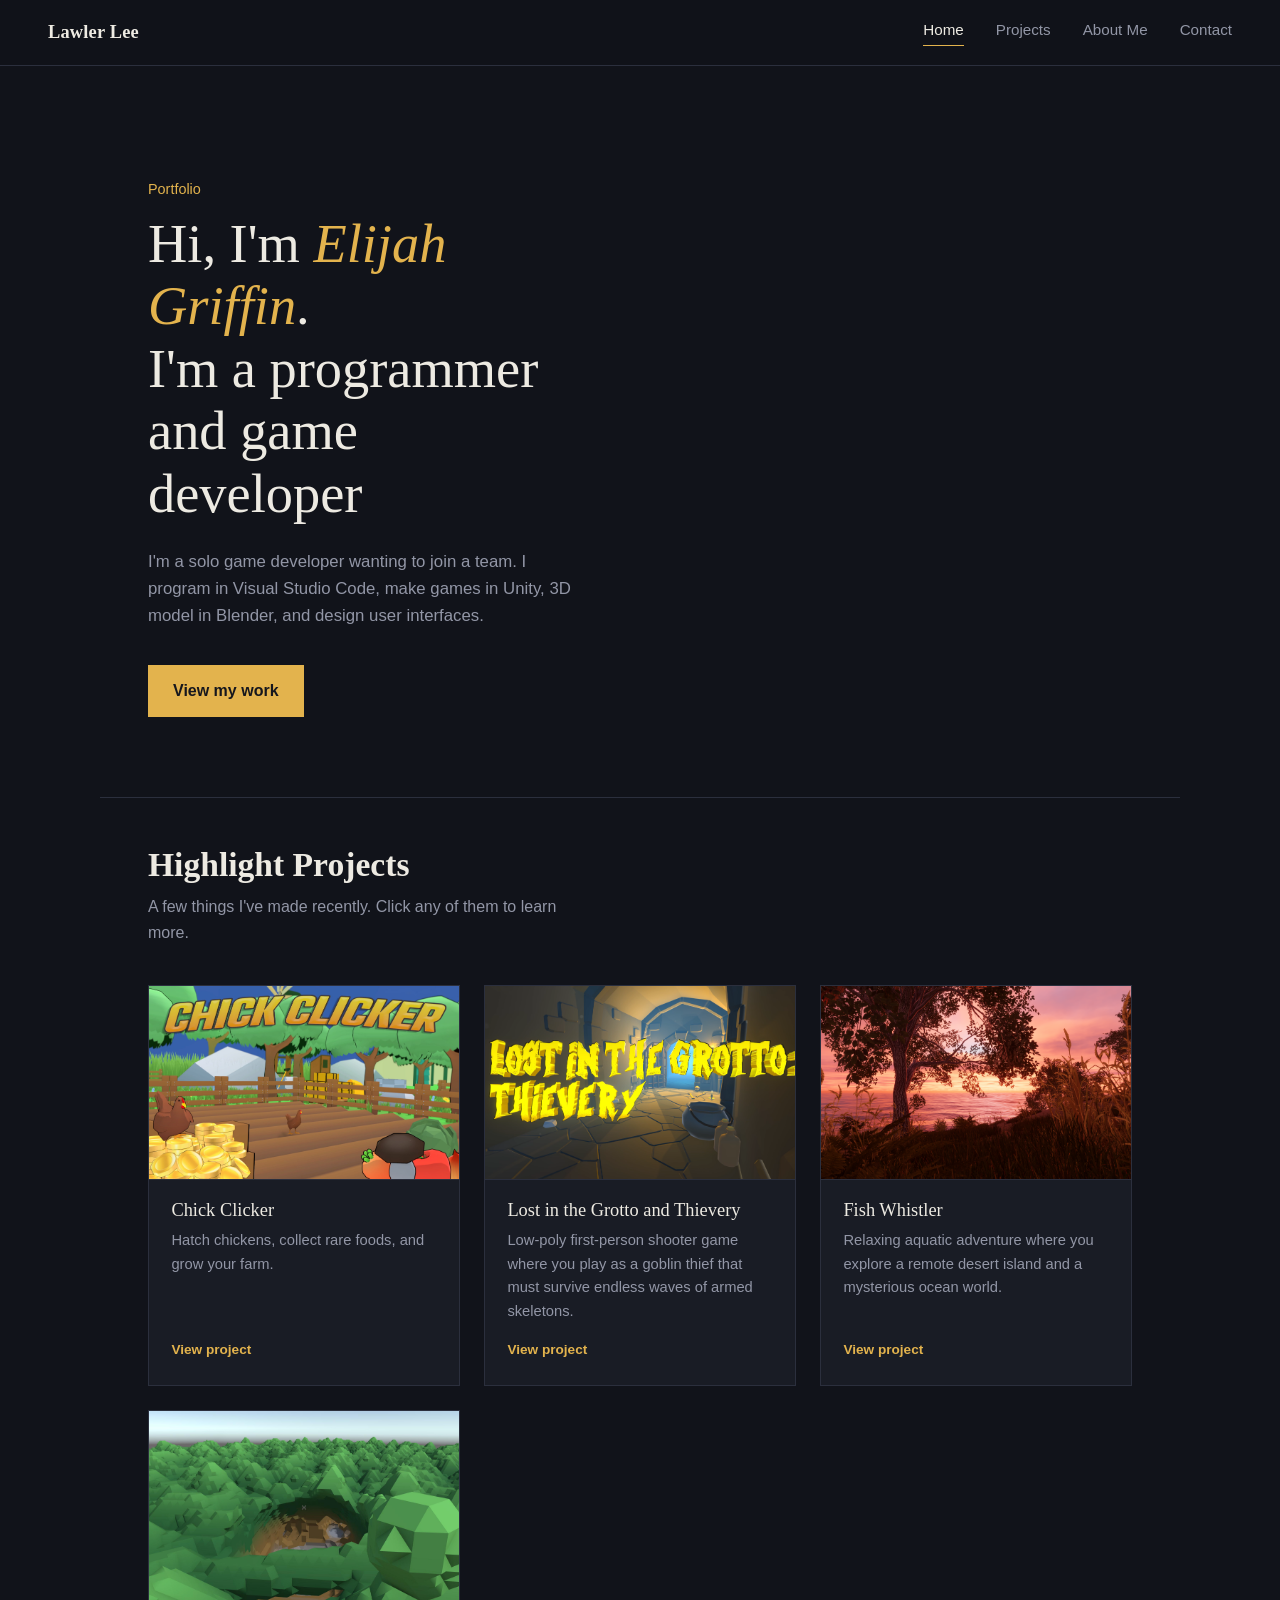
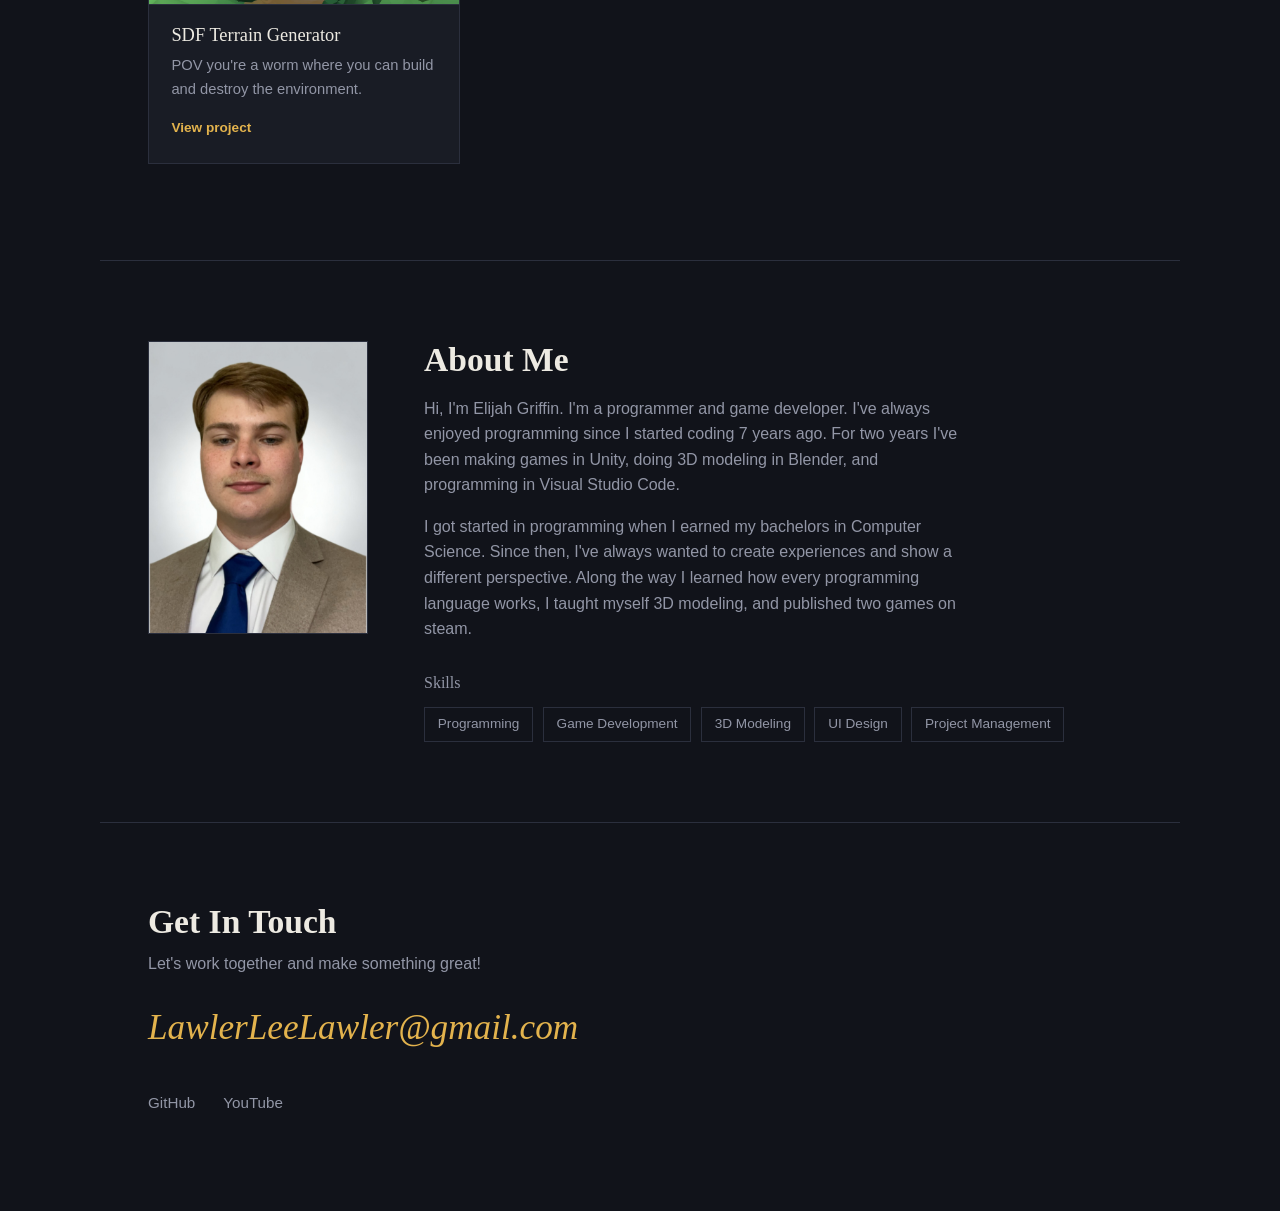
==== commit 8b4fc26a: "made lower res for chick clicker image" ====
--- a/index.html
+++ b/index.html
@@ -39,7 +39,7 @@
 
       <a class="project-card" href="projects/chick-clicker.html">
         <div class="project-thumb">
-          <img src="images/chick-clicker.png" alt="Chick Clicker screenshot">
+          <img src="images/chick-clicker.jpg" alt="Chick Clicker screenshot">
         </div>
         <div class="project-info">
           <h3>Chick Clicker</h3>
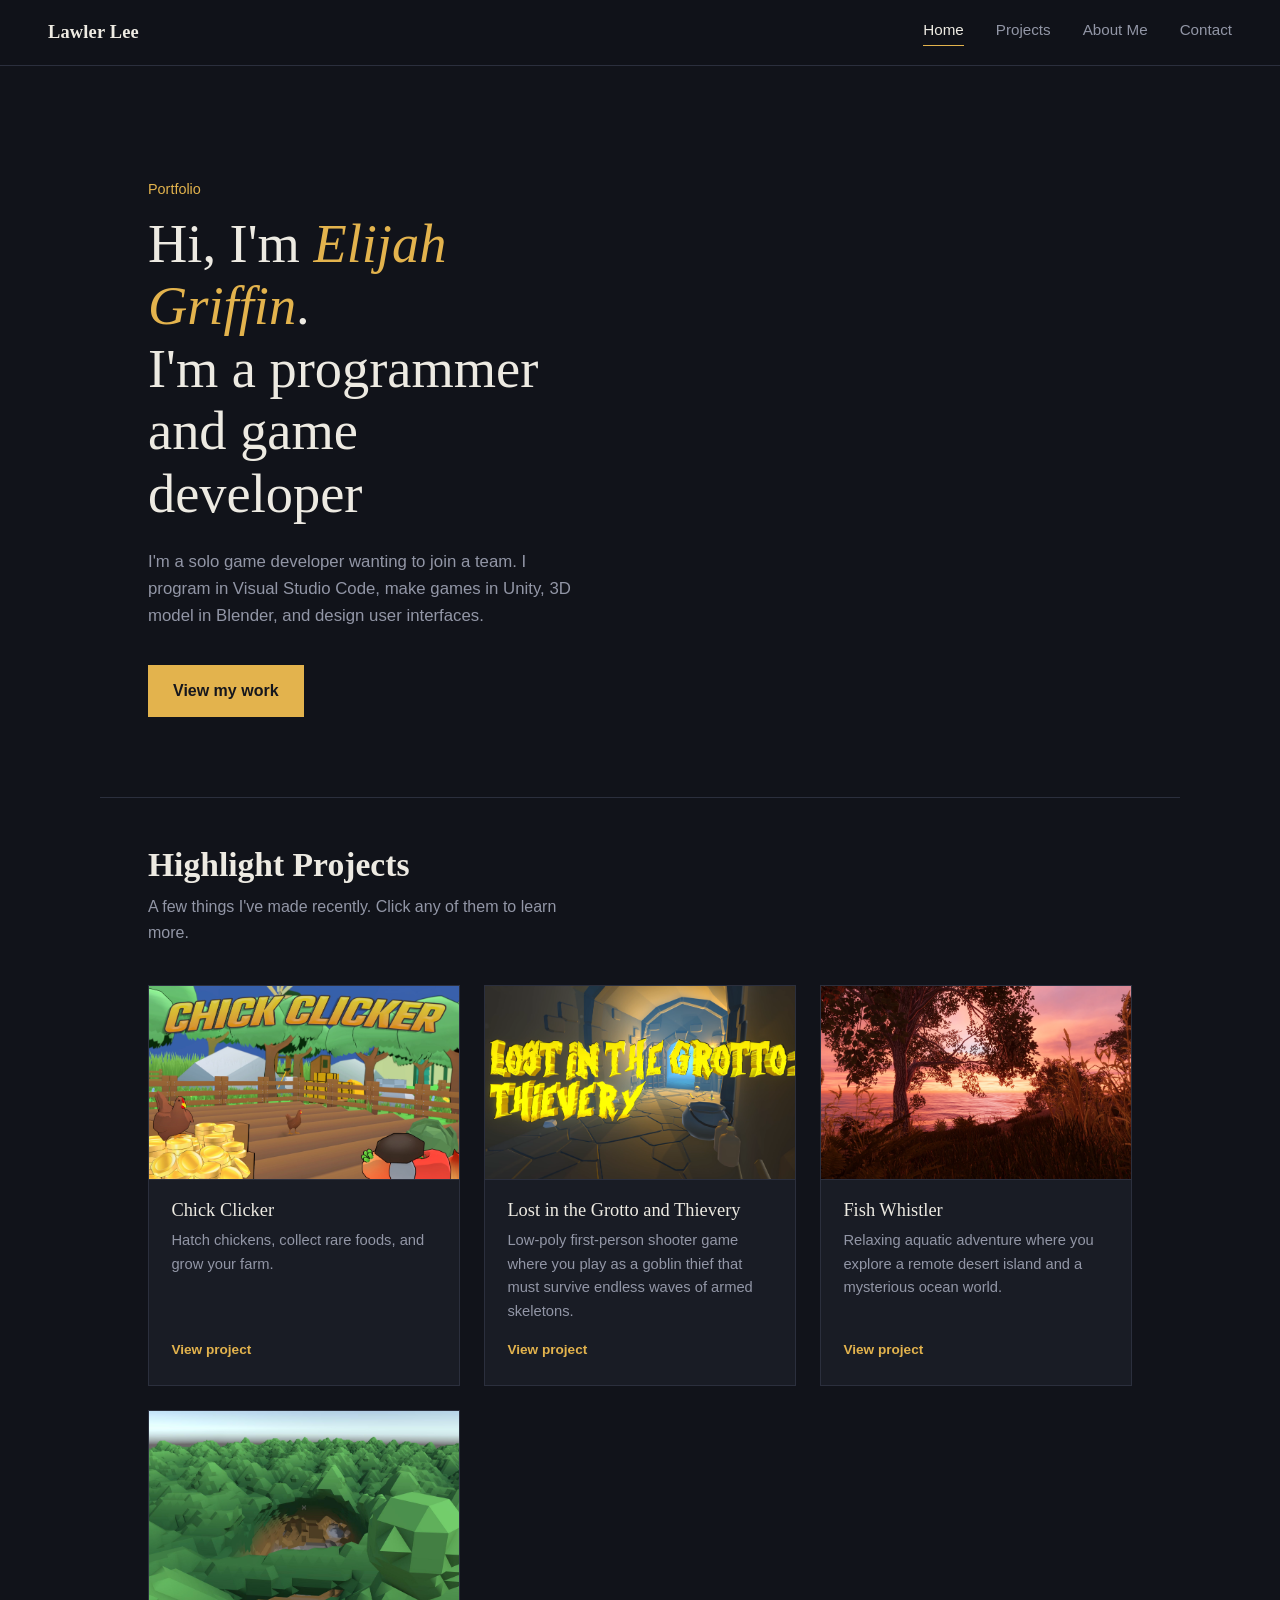
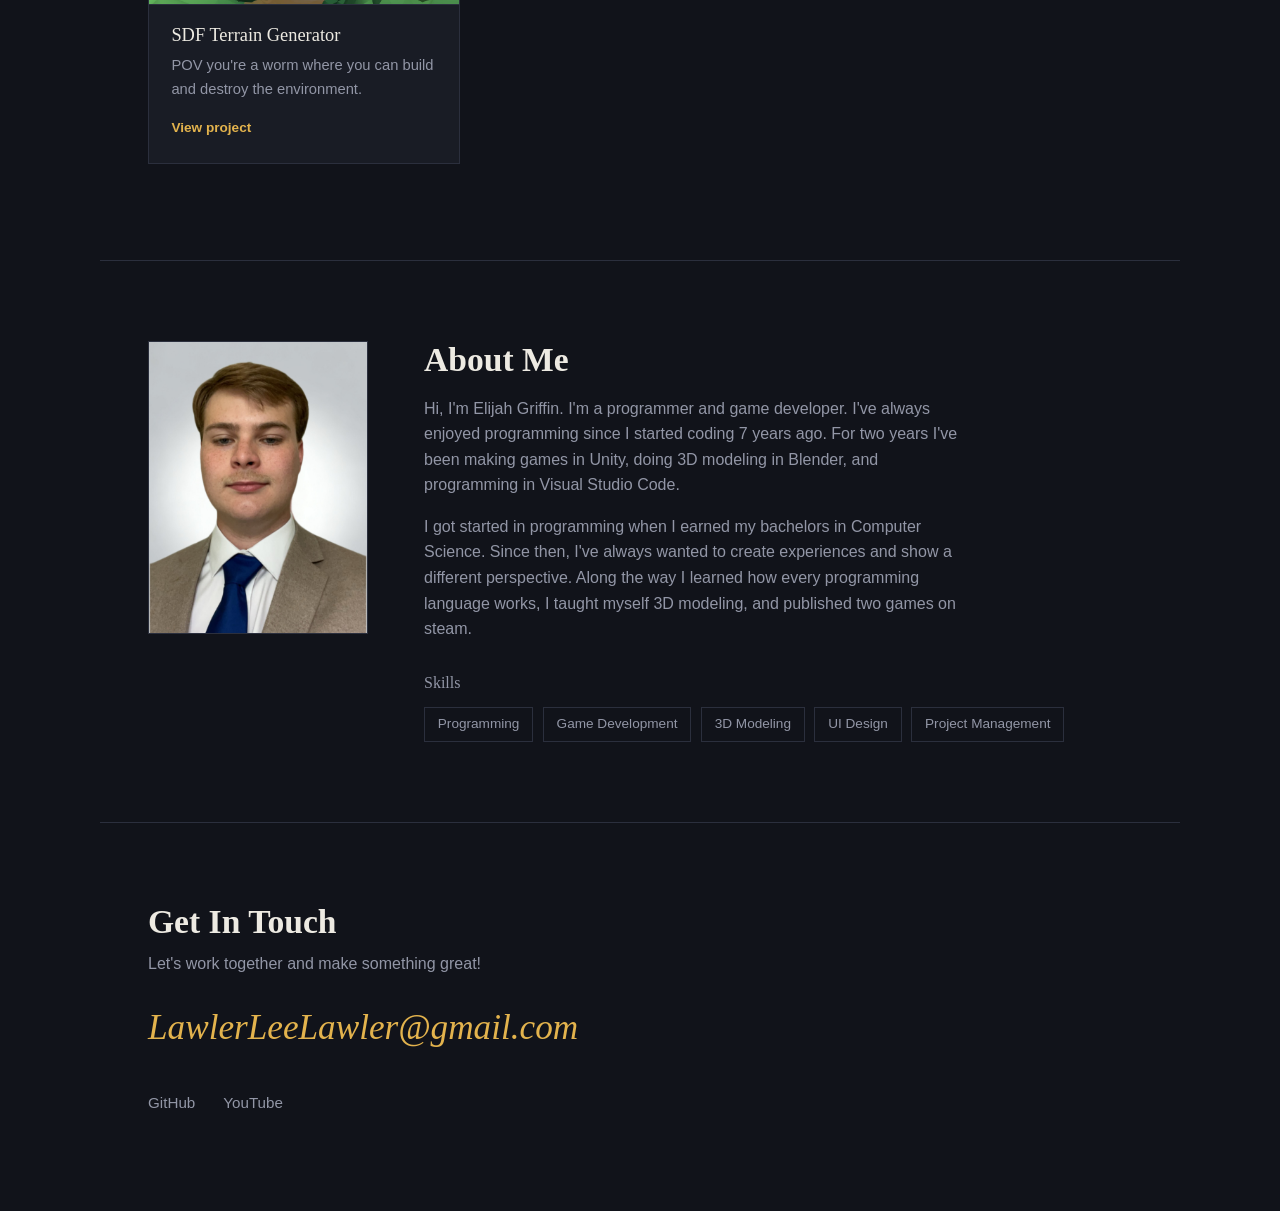
==== commit 10832fcd: "uploaded lower res for fish whistler photo" ====
--- a/index.html
+++ b/index.html
@@ -61,7 +61,7 @@
 
       <a class="project-card" href="projects/fish-whistler.html">
         <div class="project-thumb">
-          <img src="images/fish-whistler.png" alt="Fish Whistler screenshot">
+          <img src="images/fish-whistler.jpg" alt="Fish Whistler screenshot">
         </div>
         <div class="project-info">
           <h3>Fish Whistler</h3>
